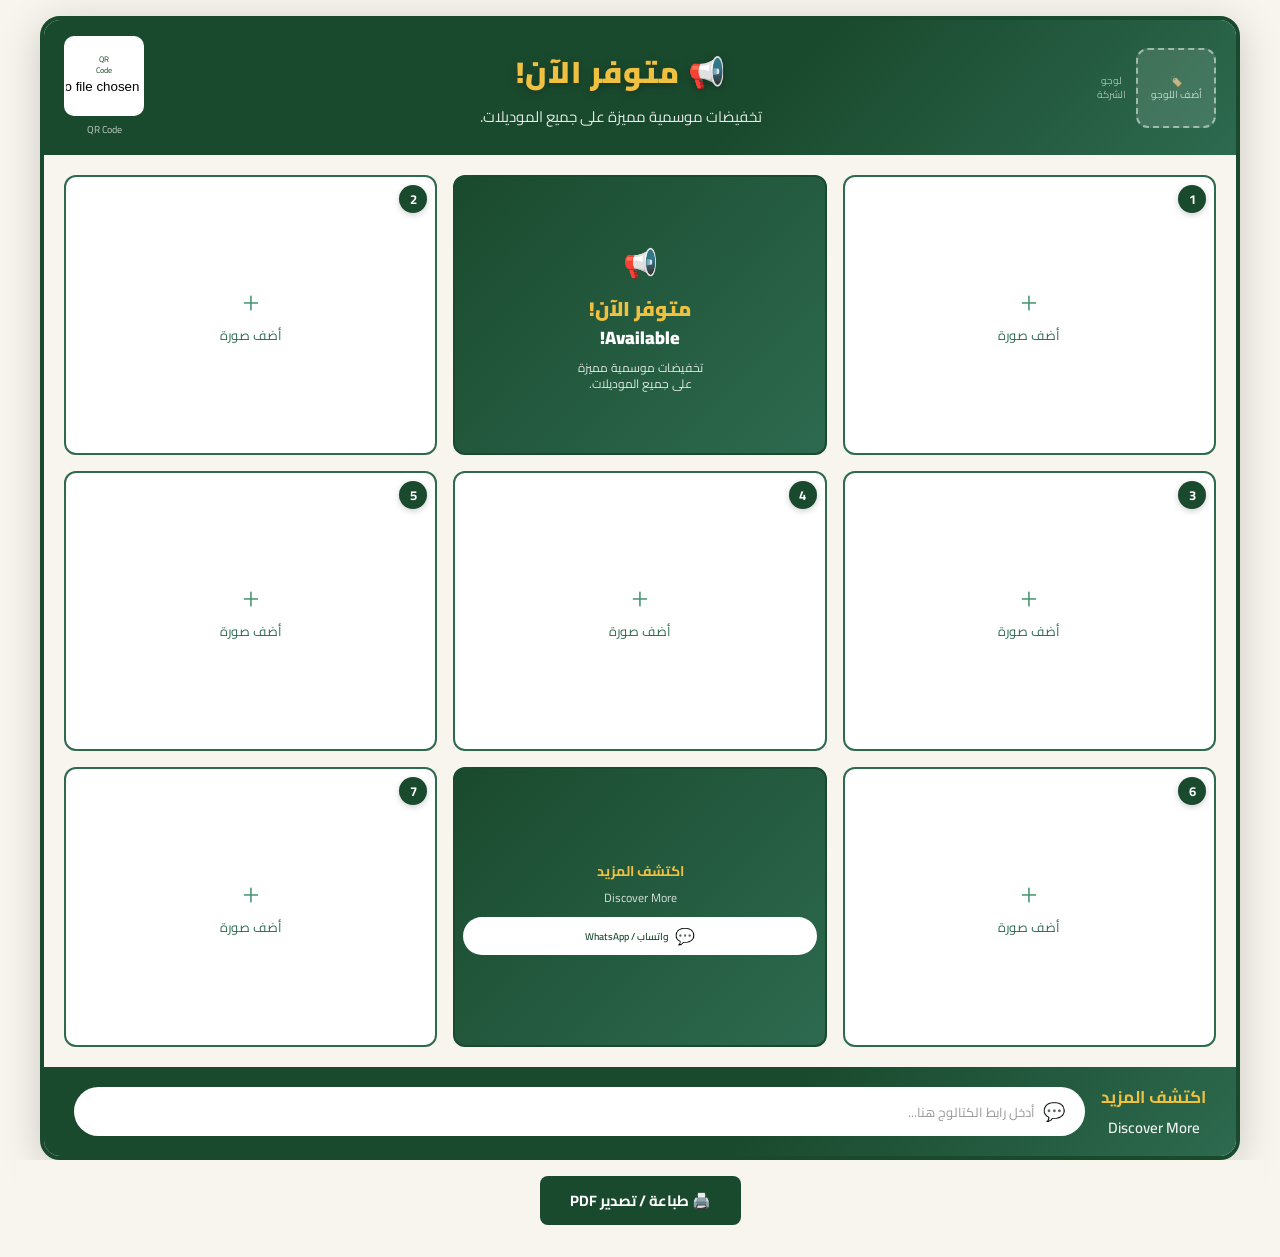
==== index.html @ ed283cb8 "Add initial responsive product catalog HTML structure" ====
<!DOCTYPE html>
<html lang="ar" dir="rtl">
<head>
  <meta charset="UTF-8" />
  <meta name="viewport" content="width=device-width, initial-scale=1.0, user-scalable=yes"/>
  <title>كتالوج المنتجات - متجاوب</title>
  <link href="https://fonts.googleapis.com/css2?family=Cairo:wght@400;600;700;900&display=swap" rel="stylesheet"/>
  <style>
    :root {
      --green-dark: #1a4a2e;
      --green-mid: #2d6a4f;
      --green-light: #40916c;
      --gold: #d4a017;
      --gold-light: #f0c040;
      --bg: #f8f5ef;
      --white: #ffffff;
      --card-border: #2d6a4f;
      --text-dark: #1a1a1a;
      --badge-bg: #1a4a2e;
      --badge-num: #ffffff;
    }

    * { 
      box-sizing: border-box; 
      margin: 0; 
      padding: 0; 
    }

    body {
      font-family: 'Cairo', sans-serif;
      background: var(--bg);
      min-height: 100vh;
      padding: 16px;
    }

    /* تحسين: جعل الكتالوج مرناً */
    .poster {
      max-width: 1200px;
      width: 100%;
      margin: 0 auto;
      background: var(--white);
      border: 4px solid var(--green-dark);
      border-radius: 20px;
      overflow: hidden;
      box-shadow: 0 8px 40px rgba(0,0,0,0.18);
    }

    /* ===== HEADER متجاوب ===== */
    .header {
      background: linear-gradient(135deg, var(--green-dark) 60%, var(--green-mid));
      padding: 16px 20px;
      display: flex;
      align-items: center;
      justify-content: space-between;
      gap: 12px;
      flex-wrap: wrap;
    }

    .logo-area {
      display: flex;
      align-items: center;
      gap: 10px;
      flex-shrink: 0;
    }

    .logo-box {
      width: 60px;
      height: 60px;
      background: rgba(255,255,255,0.12);
      border: 2px dashed rgba(255,255,255,0.5);
      border-radius: 12px;
      display: flex;
      flex-direction: column;
      align-items: center;
      justify-content: center;
      cursor: pointer;
      transition: background .2s;
      position: relative;
      overflow: hidden;
    }
    
    @media (min-width: 768px) {
      .logo-box {
        width: 80px;
        height: 80px;
      }
    }
    
    .logo-box:hover { background: rgba(255,255,255,0.2); }
    .logo-box img { width: 100%; height: 100%; object-fit: contain; display: none; border-radius: 10px; }
    .logo-box .placeholder { font-size: 10px; color: rgba(255,255,255,0.7); text-align: center; line-height: 1.3; }
    .logo-box input[type="file"] { position: absolute; inset: 0; opacity: 0; cursor: pointer; }

    .header-title {
      text-align: center;
      flex: 1;
      min-width: 150px;
    }
    .header-title .available {
      font-size: 20px;
      font-weight: 900;
      color: var(--gold-light);
      letter-spacing: 1px;
      text-shadow: 0 2px 8px rgba(0,0,0,0.3);
    }
    
    @media (min-width: 768px) {
      .header-title .available {
        font-size: 30px;
      }
    }
    
    .header-title .subtitle {
      font-size: 12px;
      color: rgba(255,255,255,0.88);
      margin-top: 2px;
    }
    
    @media (min-width: 768px) {
      .header-title .subtitle {
        font-size: 15px;
      }
    }

    .qr-area {
      display: flex;
      flex-direction: column;
      align-items: center;
      gap: 4px;
      flex-shrink: 0;
    }
    .qr-box {
      width: 60px;
      height: 60px;
      background: var(--white);
      border-radius: 10px;
      display: flex;
      flex-direction: column;
      align-items: center;
      justify-content: center;
      cursor: pointer;
      position: relative;
      overflow: hidden;
      border: 2px solid rgba(255,255,255,0.3);
    }
    
    @media (min-width: 768px) {
      .qr-box {
        width: 80px;
        height: 80px;
      }
    }
    
    .qr-box img { width: 100%; height: 100%; object-fit: contain; display: none; }
    .qr-box .placeholder { font-size: 8px; color: var(--green-dark); text-align: center; line-height: 1.3; }
    .qr-label { font-size: 9px; color: rgba(255,255,255,0.7); }
    
    @media (min-width: 768px) {
      .qr-label { font-size: 10px; }
    }

    /* ===== GRID متجاوب ===== */
    .grid-section {
      padding: 16px;
      background: var(--bg);
    }

    /* شبكة مرنة */
    .products-grid {
      display: grid;
      grid-template-columns: repeat(2, 1fr);
      gap: 12px;
    }
    
    /* على الشاشات المتوسطة (تابلت) */
    @media (min-width: 640px) {
      .products-grid {
        grid-template-columns: repeat(3, 1fr);
        gap: 14px;
      }
    }
    
    /* على الشاشات الكبيرة (ديسكتوب) */
    @media (min-width: 1024px) {
      .products-grid {
        grid-template-columns: repeat(3, 1fr);
        gap: 16px;
      }
      .grid-section {
        padding: 20px;
      }
    }

    /* المنتج (البطاقة) */
    .product-card {
      background: var(--white);
      border: 2.5px solid var(--card-border);
      border-radius: 12px;
      position: relative;
      overflow: hidden;
      aspect-ratio: 4/3;
      display: flex;
      align-items: center;
      justify-content: center;
      cursor: pointer;
      transition: transform .2s, box-shadow .2s;
    }
    .product-card:hover { transform: translateY(-3px); box-shadow: 0 8px 24px rgba(26,74,46,0.15); }

    .badge {
      position: absolute;
      top: 6px;
      right: 6px;
      width: 24px;
      height: 24px;
      background: var(--badge-bg);
      color: var(--badge-num);
      border-radius: 50%;
      font-size: 11px;
      font-weight: 700;
      display: flex;
      align-items: center;
      justify-content: center;
      z-index: 3;
      box-shadow: 0 2px 6px rgba(0,0,0,0.2);
    }
    
    @media (min-width: 768px) {
      .badge {
        top: 8px;
        right: 8px;
        width: 28px;
        height: 28px;
        font-size: 13px;
      }
    }

    .product-card img.product-img {
      width: 100%;
      height: 100%;
      object-fit: contain;
      padding: 8px;
      display: none;
    }

    .add-placeholder {
      display: flex;
      flex-direction: column;
      align-items: center;
      justify-content: center;
      gap: 6px;
      color: var(--green-mid);
      font-size: 11px;
      text-align: center;
      pointer-events: none;
      padding: 8px;
    }
    
    @media (min-width: 768px) {
      .add-placeholder {
        font-size: 13px;
        gap: 8px;
      }
    }
    
    .add-placeholder .plus {
      font-size: 24px;
      font-weight: 300;
      line-height: 1;
      color: var(--green-light);
    }
    
    @media (min-width: 768px) {
      .add-placeholder .plus {
        font-size: 32px;
      }
    }

    .product-card input[type="file"] {
      position: absolute;
      inset: 0;
      opacity: 0;
      cursor: pointer;
      z-index: 2;
    }

    .remove-btn {
      position: absolute;
      top: 6px;
      left: 6px;
      width: 22px;
      height: 22px;
      background: #e74c3c;
      color: white;
      border: none;
      border-radius: 50%;
      font-size: 14px;
      line-height: 1;
      cursor: pointer;
      display: none;
      align-items: center;
      justify-content: center;
      z-index: 4;
    }

    /* البانر الأوسط (متجاوب) */
    .middle-banner {
      background: linear-gradient(135deg, var(--green-dark), var(--green-mid));
      border-radius: 12px;
      display: flex;
      flex-direction: column;
      align-items: center;
      justify-content: center;
      padding: 12px 8px;
      text-align: center;
      border: 2.5px solid var(--green-dark);
      aspect-ratio: 4/3;
    }
    
    .middle-banner .megaphone { 
      font-size: 24px; 
      margin-bottom: 6px; 
    }
    
    @media (min-width: 768px) {
      .middle-banner .megaphone { 
        font-size: 28px; 
        margin-bottom: 8px; 
      }
    }
    
    .middle-banner .title-ar { 
      font-size: 16px; 
      font-weight: 900; 
      color: var(--gold-light); 
      line-height: 1.2; 
    }
    
    @media (min-width: 768px) {
      .middle-banner .title-ar { 
        font-size: 20px; 
      }
    }
    
    .middle-banner .title-en { 
      font-size: 14px; 
      font-weight: 900; 
      color: var(--white); 
    }
    
    @media (min-width: 768px) {
      .middle-banner .title-en { 
        font-size: 18px; 
      }
    }
    
    .middle-banner .desc { 
      font-size: 10px; 
      color: rgba(255,255,255,0.85); 
      margin-top: 4px; 
      line-height: 1.4; 
    }
    
    @media (min-width: 768px) {
      .middle-banner .desc { 
        font-size: 12px; 
        margin-top: 6px; 
      }
    }

    /* ===== FOOTER متجاوب ===== */
    .footer {
      background: linear-gradient(135deg, var(--green-dark) 60%, var(--green-mid));
      padding: 12px 20px;
      display: flex;
      align-items: center;
      justify-content: center;
      gap: 12px;
      flex-wrap: wrap;
    }
    
    @media (min-width: 768px) {
      .footer {
        padding: 14px 30px;
        gap: 16px;
      }
    }

    .footer-text {
      text-align: center;
    }
    .footer-text .discover-ar { 
      font-size: 14px; 
      font-weight: 700; 
      color: var(--gold-light); 
    }
    
    @media (min-width: 768px) {
      .footer-text .discover-ar { 
        font-size: 17px; 
      }
    }
    
    .footer-text .discover-en { 
      font-size: 12px; 
      font-weight: 600; 
      color: rgba(255,255,255,0.9); 
    }
    
    @media (min-width: 768px) {
      .footer-text .discover-en { 
        font-size: 15px; 
      }
    }

    .link-box {
      background: var(--white);
      border-radius: 30px;
      padding: 6px 16px;
      display: flex;
      align-items: center;
      gap: 8px;
      min-width: 200px;
      flex: 1;
      max-width: 100%;
    }
    
    @media (min-width: 768px) {
      .link-box {
        padding: 8px 20px;
        min-width: 260px;
      }
    }
    
    .link-box .wa-icon { 
      font-size: 18px; 
      flex-shrink: 0;
    }
    
    .link-box input[type="text"] {
      border: none;
      outline: none;
      font-family: 'Cairo', sans-serif;
      font-size: 12px;
      color: var(--text-dark);
      width: 100%;
      text-align: right;
      background: transparent;
    }
    
    @media (min-width: 768px) {
      .link-box input[type="text"] {
        font-size: 13px;
      }
    }
    
    .link-box input::placeholder { color: #999; }

    /* ===== PRINT BUTTON ===== */
    .controls {
      text-align: center;
      padding: 16px;
      background: var(--bg);
    }
    .btn-print {
      background: var(--green-dark);
      color: white;
      border: none;
      border-radius: 8px;
      padding: 10px 30px;
      font-family: 'Cairo', sans-serif;
      font-size: 15px;
      font-weight: 700;
      cursor: pointer;
      transition: background .2s;
    }
    .btn-print:hover { background: var(--green-mid); }

    /* تحسين الطباعة */
    @media print {
      body { 
        padding: 0; 
        background: white; 
      }
      .controls { 
        display: none; 
      }
      .poster { 
        box-shadow: none; 
        border-radius: 0; 
        max-width: 100%;
        margin: 0;
        border: 1px solid #ccc;
      }
      .product-card input[type="file"],
      .qr-box input[type="file"],
      .logo-box input[type="file"],
      .remove-btn { 
        display: none !important; 
      }
      .products-grid {
        gap: 8px;
      }
    }
  </style>
</head>
<body>

<div style="width: 100%;">
  <div class="poster" id="poster">

    <!-- HEADER -->
    <div class="header">
      <div class="logo-area">
        <div class="logo-box" id="logoBox" title="اضغط لإضافة اللوجو">
          <img id="logoImg" src="" alt="Logo"/>
          <span class="placeholder">🏷️<br/>أضف اللوجو</span>
          <input type="file" accept="image/*" id="logoInput"/>
        </div>
        <div style="color:rgba(255,255,255,0.6); font-size:10px; text-align:center; line-height:1.4;">
          لوجو<br/>الشركة
        </div>
      </div>

      <div class="header-title">
        <div class="available">📢 متوفر الآن!</div>
        <div class="subtitle">تخفيضات موسمية مميزة على جميع الموديلات.</div>
      </div>

      <div class="qr-area">
        <div class="qr-box" id="qrBox" title="اضغط لإضافة QR Code">
          <img id="qrImg" src="" alt="QR"/>
          <span class="placeholder">QR<br/>Code</span>
          <input type="file" accept="image/*" id="qrInput"/>
        </div>
        <span class="qr-label">QR Code</span>
      </div>
    </div>

    <!-- GRID -->
    <div class="grid-section">
      <div class="products-grid" id="productsGrid">
        <!-- سيتم إنشاؤها بواسطة JavaScript -->
      </div>
    </div>

    <!-- FOOTER -->
    <div class="footer">
      <div class="footer-text">
        <div class="discover-ar">اكتشف المزيد</div>
        <div class="discover-en">Discover More</div>
      </div>
      <div class="link-box">
        <span class="wa-icon">💬</span>
        <input type="text" id="catalogLink" placeholder="أدخل رابط الكتالوج هنا..." dir="rtl"/>
      </div>
    </div>

  </div>

  <div class="controls">
    <button class="btn-print" onclick="window.print()">🖨️ طباعة / تصدير PDF</button>
  </div>
</div>

<script>
  // --- بيانات المنتجات
  const gridStructure = [
    { type: 'product', id: 0, badge: 1 },
    { type: 'banner', variant: 'main' },
    { type: 'product', id: 1, badge: 2 },
    { type: 'product', id: 2, badge: 3 },
    { type: 'product', id: 3, badge: 4 },
    { type: 'product', id: 4, badge: 5 },
    { type: 'product', id: 5, badge: 6 },
    { type: 'banner', variant: 'discover' },
    { type: 'product', id: 6, badge: 7 }
  ];

  let productImages = new Array(7).fill(null);
  let logoURL = null;
  let qrURL = null;

  function revokeImage(url) {
    if (url && url.startsWith('blob:')) {
      URL.revokeObjectURL(url);
    }
  }

  function saveToLocalStorage() {
    const productData = [];
    for (let i = 0; i < 7; i++) {
      const img = document.getElementById(`img-${i}`);
      productData.push(img ? img.src : '');
    }
    const logoImg = document.getElementById('logoImg');
    const qrImg = document.getElementById('qrImg');
    const link = document.getElementById('catalogLink').value;
    
    const data = {
      products: productData,
      logo: logoImg ? logoImg.src : '',
      qr: qrImg ? qrImg.src : '',
      link: link
    };
    localStorage.setItem('catalogData', JSON.stringify(data));
  }

  function loadFromLocalStorage() {
    const saved = localStorage.getItem('catalogData');
    if (!saved) return;
    try {
      const data = JSON.parse(saved);
      for (let i = 0; i < 7 && i < data.products.length; i++) {
        if (data.products[i] && data.products[i] !== '') {
          const img = document.getElementById(`img-${i}`);
          if (img) {
            img.src = data.products[i];
            img.style.display = 'block';
            const card = document.getElementById(`card-${i}`);
            if (card) {
              card.querySelector('.add-placeholder').style.display = 'none';
              card.querySelector('.remove-btn').style.display = 'flex';
            }
          }
        }
      }
      if (data.logo && data.logo !== '') {
        const logoImg = document.getElementById('logoImg');
        logoImg.src = data.logo;
        logoImg.style.display = 'block';
        const placeholder = document.getElementById('logoBox').querySelector('.placeholder');
        if (placeholder) placeholder.style.display = 'none';
      }
      if (data.qr && data.qr !== '') {
        const qrImg = document.getElementById('qrImg');
        qrImg.src = data.qr;
        qrImg.style.display = 'block';
        const placeholder = document.getElementById('qrBox').querySelector('.placeholder');
        if (placeholder) placeholder.style.display = 'none';
      }
      if (data.link) {
        document.getElementById('catalogLink').value = data.link;
      }
    } catch(e) { console.error("Error loading data", e); }
  }

  function renderGrid() {
    const container = document.getElementById('productsGrid');
    if (!container) return;
    container.innerHTML = '';
    gridStructure.forEach(item => {
      if (item.type === 'product') {
        const card = document.createElement('div');
        card.className = 'product-card';
        card.id = `card-${item.id}`;
        card.innerHTML = `
          <span class="badge">${item.badge}</span>
          <button class="remove-btn" onclick="removeImage(${item.id})" title="حذف الصورة">✕</button>
          <img class="product-img" id="img-${item.id}" src="" alt=""/>
          <div class="add-placeholder"><span class="plus">+</span>أضف صورة</div>
          <input type="file" accept="image/*" onchange="loadProduct(event, ${item.id})"/>
        `;
        container.appendChild(card);
      } else if (item.type === 'banner') {
        const banner = document.createElement('div');
        banner.className = 'middle-banner';
        if (item.variant === 'main') {
          banner.innerHTML = `
            <div class="megaphone">📢</div>
            <div class="title-ar">متوفر الآن!</div>
            <div class="title-en">Available!</div>
            <div class="desc">تخفيضات موسمية مميزة<br/>على جميع الموديلات.</div>
          `;
        } else {
          banner.innerHTML = `
            <div style="font-size:14px; font-weight:700; color:var(--gold-light);">اكتشف المزيد</div>
            <div style="font-size:12px; color:rgba(255,255,255,0.8); margin-top:2px;">Discover More</div>
            <div style="margin-top:8px; background:white; border-radius:20px; padding:4px 10px; display:flex; align-items:center; gap:6px; width:100%; justify-content:center;">
              <span style="font-size:16px;">💬</span>
              <span style="font-size:10px; color:#1a4a2e; font-weight:600;">واتساب / WhatsApp</span>
            </div>
          `;
        }
        container.appendChild(banner);
      }
    });
  }

  function loadProduct(event, index) {
    const file = event.target.files[0];
    if (!file) return;
    
    if (productImages[index]) revokeImage(productImages[index]);
    
    const url = URL.createObjectURL(file);
    productImages[index] = url;
    
    const img = document.getElementById(`img-${index}`);
    const card = document.getElementById(`card-${index}`);
    if (img && card) {
      img.src = url;
      img.style.display = 'block';
      const placeholder = card.querySelector('.add-placeholder');
      const removeBtn = card.querySelector('.remove-btn');
      if (placeholder) placeholder.style.display = 'none';
      if (removeBtn) removeBtn.style.display = 'flex';
    }
    
    saveToLocalStorage();
  }

  function removeImage(index) {
    const img = document.getElementById(`img-${index}`);
    const card = document.getElementById(`card-${index}`);
    if (productImages[index]) {
      revokeImage(productImages[index]);
      productImages[index] = null;
    }
    if (img) {
      img.src = '';
      img.style.display = 'none';
    }
    if (card) {
      const placeholder = card.querySelector('.add-placeholder');
      const removeBtn = card.querySelector('.remove-btn');
      if (placeholder) placeholder.style.display = 'flex';
      if (removeBtn) removeBtn.style.display = 'none';
      const input = card.querySelector('input[type="file"]');
      if (input) input.value = '';
    }
    saveToLocalStorage();
  }

  function loadLogoOrQR(event, imgId, boxId) {
    const file = event.target.files[0];
    if (!file) return;
    const url = URL.createObjectURL(file);
    const img = document.getElementById(imgId);
    const box = document.getElementById(boxId);
    
    if (imgId === 'logoImg' && logoURL) revokeImage(logoURL);
    if (imgId === 'qrImg' && qrURL) revokeImage(qrURL);
    if (imgId === 'logoImg') logoURL = url;
    if (imgId === 'qrImg') qrURL = url;
    
    if (img) {
      img.src = url;
      img.style.display = 'block';
    }
    if (box) {
      const placeholder = box.querySelector('.placeholder');
      if (placeholder) placeholder.style.display = 'none';
    }
    saveToLocalStorage();
  }

  window.onload = () => {
    renderGrid();
    
    const logoInput = document.getElementById('logoInput');
    const qrInput = document.getElementById('qrInput');
    const catalogLink = document.getElementById('catalogLink');
    
    if (logoInput) logoInput.addEventListener('change', (e) => loadLogoOrQR(e, 'logoImg', 'logoBox'));
    if (qrInput) qrInput.addEventListener('change', (e) => loadLogoOrQR(e, 'qrImg', 'qrBox'));
    if (catalogLink) catalogLink.addEventListener('input', saveToLocalStorage);
    
    loadFromLocalStorage();
  };
  
  window.loadProduct = loadProduct;
  window.removeImage = removeImage;
</script>

</body>
</html>
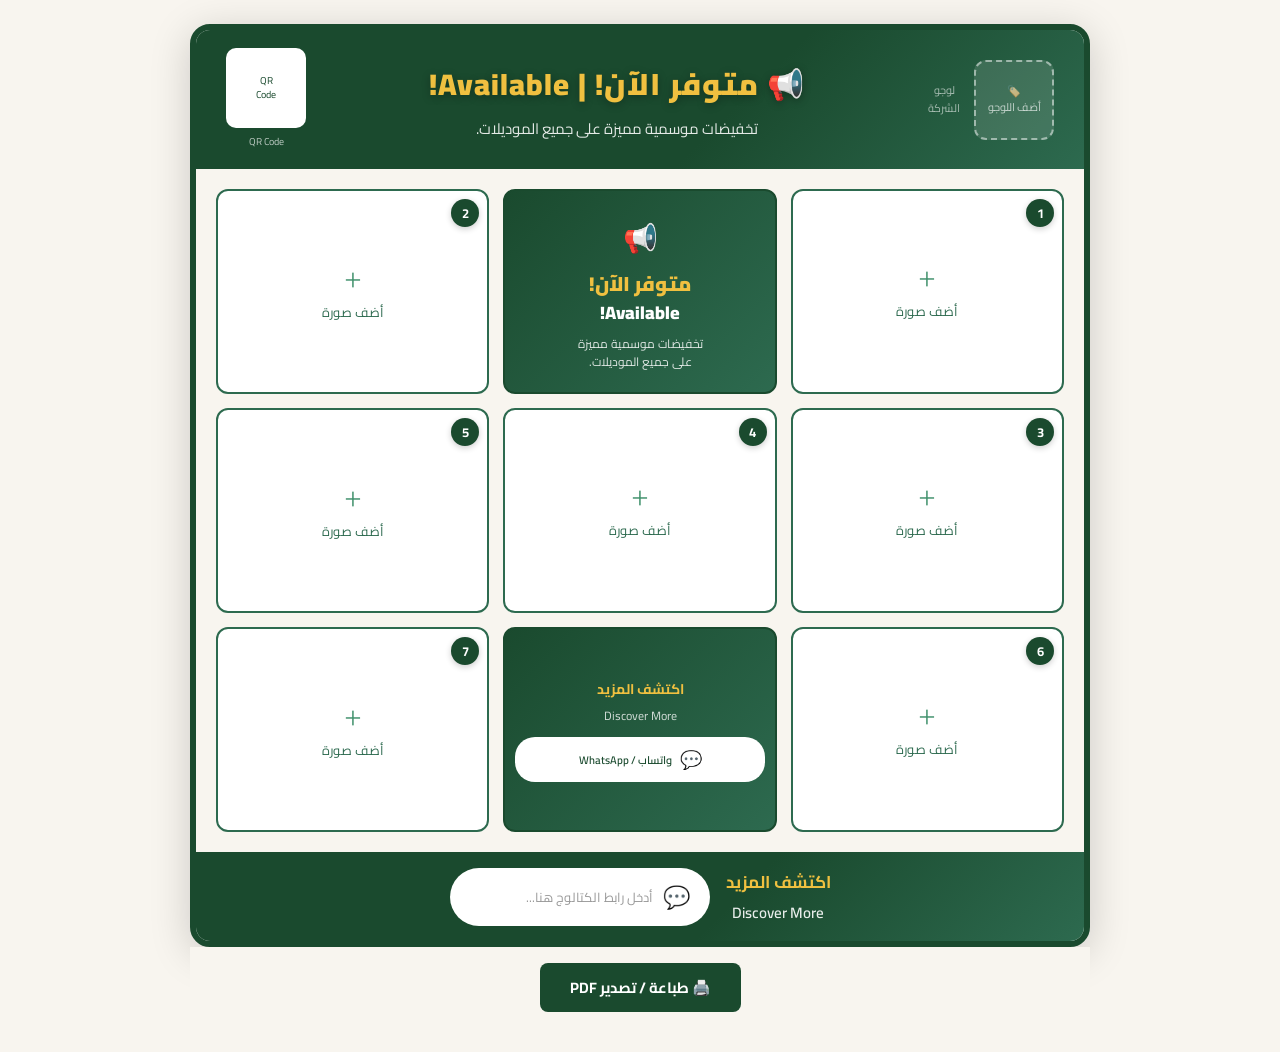
==== commit 92f7af3c: "Refactor index.html for improved layout and styling Updated the HTML structure and styles for improv" ====
--- a/index.html
+++ b/index.html
@@ -2,10 +2,11 @@
 <html lang="ar" dir="rtl">
 <head>
   <meta charset="UTF-8" />
-  <meta name="viewport" content="width=device-width, initial-scale=1.0, user-scalable=yes"/>
-  <title>كتالوج المنتجات - متجاوب</title>
+  <meta name="viewport" content="width=device-width, initial-scale=1.0"/>
+  <title>كتالوج المنتجات - احترافي</title>
   <link href="https://fonts.googleapis.com/css2?family=Cairo:wght@400;600;700;900&display=swap" rel="stylesheet"/>
   <style>
+    /* --- نفس الـ CSS الخاص بك مع بعض التعديلات الطفيفة --- */
     :root {
       --green-dark: #1a4a2e;
       --green-mid: #2d6a4f;
@@ -20,52 +21,49 @@
       --badge-num: #ffffff;
     }
 
-    * { 
-      box-sizing: border-box; 
-      margin: 0; 
-      padding: 0; 
-    }
+    * { box-sizing: border-box; margin: 0; padding: 0; }
 
     body {
       font-family: 'Cairo', sans-serif;
       background: var(--bg);
       min-height: 100vh;
-      padding: 16px;
-    }
-
-    /* تحسين: جعل الكتالوج مرناً */
+      display: flex;
+      align-items: center;
+      justify-content: center;
+      padding: 24px;
+    }
+
     .poster {
-      max-width: 1200px;
-      width: 100%;
-      margin: 0 auto;
+      width: 900px;
+      max-width: 100%;
       background: var(--white);
-      border: 4px solid var(--green-dark);
+      border: 6px solid var(--green-dark);
       border-radius: 20px;
       overflow: hidden;
       box-shadow: 0 8px 40px rgba(0,0,0,0.18);
     }
 
-    /* ===== HEADER متجاوب ===== */
+    /* ===== HEADER ===== */
     .header {
       background: linear-gradient(135deg, var(--green-dark) 60%, var(--green-mid));
-      padding: 16px 20px;
+      padding: 18px 30px;
       display: flex;
       align-items: center;
       justify-content: space-between;
-      gap: 12px;
+      gap: 20px;
       flex-wrap: wrap;
     }
 
     .logo-area {
       display: flex;
       align-items: center;
-      gap: 10px;
+      gap: 14px;
       flex-shrink: 0;
     }
 
     .logo-box {
-      width: 60px;
-      height: 60px;
+      width: 80px;
+      height: 80px;
       background: rgba(255,255,255,0.12);
       border: 2px dashed rgba(255,255,255,0.5);
       border-radius: 12px;
@@ -78,49 +76,27 @@
       position: relative;
       overflow: hidden;
     }
-    
-    @media (min-width: 768px) {
-      .logo-box {
-        width: 80px;
-        height: 80px;
-      }
-    }
-    
     .logo-box:hover { background: rgba(255,255,255,0.2); }
     .logo-box img { width: 100%; height: 100%; object-fit: contain; display: none; border-radius: 10px; }
-    .logo-box .placeholder { font-size: 10px; color: rgba(255,255,255,0.7); text-align: center; line-height: 1.3; }
+    .logo-box .placeholder { font-size: 11px; color: rgba(255,255,255,0.7); text-align: center; line-height: 1.4; }
     .logo-box input[type="file"] { position: absolute; inset: 0; opacity: 0; cursor: pointer; }
 
     .header-title {
       text-align: center;
       flex: 1;
-      min-width: 150px;
     }
     .header-title .available {
-      font-size: 20px;
+      font-size: 30px;
       font-weight: 900;
       color: var(--gold-light);
       letter-spacing: 1px;
       text-shadow: 0 2px 8px rgba(0,0,0,0.3);
     }
-    
-    @media (min-width: 768px) {
-      .header-title .available {
-        font-size: 30px;
-      }
-    }
-    
     .header-title .subtitle {
-      font-size: 12px;
+      font-size: 15px;
       color: rgba(255,255,255,0.88);
       margin-top: 2px;
     }
-    
-    @media (min-width: 768px) {
-      .header-title .subtitle {
-        font-size: 15px;
-      }
-    }
 
     .qr-area {
       display: flex;
@@ -130,8 +106,8 @@
       flex-shrink: 0;
     }
     .qr-box {
-      width: 60px;
-      height: 60px;
+      width: 80px;
+      height: 80px;
       background: var(--white);
       border-radius: 10px;
       display: flex;
@@ -143,52 +119,22 @@
       overflow: hidden;
       border: 2px solid rgba(255,255,255,0.3);
     }
-    
-    @media (min-width: 768px) {
-      .qr-box {
-        width: 80px;
-        height: 80px;
-      }
-    }
-    
     .qr-box img { width: 100%; height: 100%; object-fit: contain; display: none; }
-    .qr-box .placeholder { font-size: 8px; color: var(--green-dark); text-align: center; line-height: 1.3; }
-    .qr-label { font-size: 9px; color: rgba(255,255,255,0.7); }
-    
-    @media (min-width: 768px) {
-      .qr-label { font-size: 10px; }
-    }
-
-    /* ===== GRID متجاوب ===== */
+    .qr-box .placeholder { font-size: 10px; color: var(--green-dark); text-align: center; line-height: 1.4; }
+    .qr-box input[type="file"] { position: absolute; inset: 0; opacity: 0; cursor: pointer; }
+    .qr-label { font-size: 10px; color: rgba(255,255,255,0.7); }
+
+    /* ===== GRID ===== */
     .grid-section {
-      padding: 16px;
+      padding: 20px;
       background: var(--bg);
     }
 
-    /* شبكة مرنة */
+    /* تحسين مهم: شبكة واحدة متسقة */
     .products-grid {
       display: grid;
-      grid-template-columns: repeat(2, 1fr);
-      gap: 12px;
-    }
-    
-    /* على الشاشات المتوسطة (تابلت) */
-    @media (min-width: 640px) {
-      .products-grid {
-        grid-template-columns: repeat(3, 1fr);
-        gap: 14px;
-      }
-    }
-    
-    /* على الشاشات الكبيرة (ديسكتوب) */
-    @media (min-width: 1024px) {
-      .products-grid {
-        grid-template-columns: repeat(3, 1fr);
-        gap: 16px;
-      }
-      .grid-section {
-        padding: 20px;
-      }
+      grid-template-columns: repeat(3, 1fr);
+      gap: 14px;
     }
 
     /* المنتج (البطاقة) */
@@ -209,37 +155,27 @@
 
     .badge {
       position: absolute;
-      top: 6px;
-      right: 6px;
-      width: 24px;
-      height: 24px;
+      top: 8px;
+      right: 8px;
+      width: 28px;
+      height: 28px;
       background: var(--badge-bg);
       color: var(--badge-num);
       border-radius: 50%;
-      font-size: 11px;
+      font-size: 13px;
       font-weight: 700;
       display: flex;
       align-items: center;
       justify-content: center;
       z-index: 3;
       box-shadow: 0 2px 6px rgba(0,0,0,0.2);
-    }
-    
-    @media (min-width: 768px) {
-      .badge {
-        top: 8px;
-        right: 8px;
-        width: 28px;
-        height: 28px;
-        font-size: 13px;
-      }
     }
 
     .product-card img.product-img {
       width: 100%;
       height: 100%;
       object-fit: contain;
-      padding: 8px;
+      padding: 10px;
       display: none;
     }
 
@@ -248,32 +184,17 @@
       flex-direction: column;
       align-items: center;
       justify-content: center;
-      gap: 6px;
+      gap: 8px;
       color: var(--green-mid);
-      font-size: 11px;
+      font-size: 13px;
       text-align: center;
       pointer-events: none;
-      padding: 8px;
-    }
-    
-    @media (min-width: 768px) {
-      .add-placeholder {
-        font-size: 13px;
-        gap: 8px;
-      }
-    }
-    
+    }
     .add-placeholder .plus {
-      font-size: 24px;
+      font-size: 32px;
       font-weight: 300;
       line-height: 1;
       color: var(--green-light);
-    }
-    
-    @media (min-width: 768px) {
-      .add-placeholder .plus {
-        font-size: 32px;
-      }
     }
 
     .product-card input[type="file"] {
@@ -286,8 +207,8 @@
 
     .remove-btn {
       position: absolute;
-      top: 6px;
-      left: 6px;
+      top: 8px;
+      left: 8px;
       width: 22px;
       height: 22px;
       background: #e74c3c;
@@ -303,7 +224,7 @@
       z-index: 4;
     }
 
-    /* البانر الأوسط (متجاوب) */
+    /* البانر الأوسط (الخاص بالصف الثاني والثالث) */
     .middle-banner {
       background: linear-gradient(135deg, var(--green-dark), var(--green-mid));
       border-radius: 12px;
@@ -311,149 +232,53 @@
       flex-direction: column;
       align-items: center;
       justify-content: center;
-      padding: 12px 8px;
+      padding: 16px 10px;
       text-align: center;
       border: 2.5px solid var(--green-dark);
-      aspect-ratio: 4/3;
-    }
-    
-    .middle-banner .megaphone { 
-      font-size: 24px; 
-      margin-bottom: 6px; 
-    }
-    
-    @media (min-width: 768px) {
-      .middle-banner .megaphone { 
-        font-size: 28px; 
-        margin-bottom: 8px; 
-      }
-    }
-    
-    .middle-banner .title-ar { 
-      font-size: 16px; 
-      font-weight: 900; 
-      color: var(--gold-light); 
-      line-height: 1.2; 
-    }
-    
-    @media (min-width: 768px) {
-      .middle-banner .title-ar { 
-        font-size: 20px; 
-      }
-    }
-    
-    .middle-banner .title-en { 
-      font-size: 14px; 
-      font-weight: 900; 
-      color: var(--white); 
-    }
-    
-    @media (min-width: 768px) {
-      .middle-banner .title-en { 
-        font-size: 18px; 
-      }
-    }
-    
-    .middle-banner .desc { 
-      font-size: 10px; 
-      color: rgba(255,255,255,0.85); 
-      margin-top: 4px; 
-      line-height: 1.4; 
-    }
-    
-    @media (min-width: 768px) {
-      .middle-banner .desc { 
-        font-size: 12px; 
-        margin-top: 6px; 
-      }
-    }
-
-    /* ===== FOOTER متجاوب ===== */
+      aspect-ratio: 4/3; /* لجعله بنفس حجم المنتجات */
+    }
+    .middle-banner .megaphone { font-size: 28px; margin-bottom: 8px; }
+    .middle-banner .title-ar { font-size: 20px; font-weight: 900; color: var(--gold-light); line-height: 1.2; }
+    .middle-banner .title-en { font-size: 18px; font-weight: 900; color: var(--white); }
+    .middle-banner .desc { font-size: 12px; color: rgba(255,255,255,0.85); margin-top: 6px; line-height: 1.5; }
+
+    /* ===== FOOTER ===== */
     .footer {
       background: linear-gradient(135deg, var(--green-dark) 60%, var(--green-mid));
-      padding: 12px 20px;
-      display: flex;
-      align-items: center;
-      justify-content: center;
-      gap: 12px;
+      padding: 14px 30px;
+      display: flex;
+      align-items: center;
+      justify-content: center;
+      gap: 16px;
       flex-wrap: wrap;
-    }
-    
-    @media (min-width: 768px) {
-      .footer {
-        padding: 14px 30px;
-        gap: 16px;
-      }
     }
 
     .footer-text {
       text-align: center;
     }
-    .footer-text .discover-ar { 
-      font-size: 14px; 
-      font-weight: 700; 
-      color: var(--gold-light); 
-    }
-    
-    @media (min-width: 768px) {
-      .footer-text .discover-ar { 
-        font-size: 17px; 
-      }
-    }
-    
-    .footer-text .discover-en { 
-      font-size: 12px; 
-      font-weight: 600; 
-      color: rgba(255,255,255,0.9); 
-    }
-    
-    @media (min-width: 768px) {
-      .footer-text .discover-en { 
-        font-size: 15px; 
-      }
-    }
+    .footer-text .discover-ar { font-size: 17px; font-weight: 700; color: var(--gold-light); }
+    .footer-text .discover-en { font-size: 15px; font-weight: 600; color: rgba(255,255,255,0.9); }
 
     .link-box {
       background: var(--white);
       border-radius: 30px;
-      padding: 6px 16px;
-      display: flex;
-      align-items: center;
-      gap: 8px;
-      min-width: 200px;
-      flex: 1;
-      max-width: 100%;
-    }
-    
-    @media (min-width: 768px) {
-      .link-box {
-        padding: 8px 20px;
-        min-width: 260px;
-      }
-    }
-    
-    .link-box .wa-icon { 
-      font-size: 18px; 
-      flex-shrink: 0;
-    }
-    
+      padding: 8px 20px;
+      display: flex;
+      align-items: center;
+      gap: 10px;
+      min-width: 260px;
+    }
+    .link-box .wa-icon { font-size: 22px; }
     .link-box input[type="text"] {
       border: none;
       outline: none;
       font-family: 'Cairo', sans-serif;
-      font-size: 12px;
+      font-size: 13px;
       color: var(--text-dark);
       width: 100%;
       text-align: right;
       background: transparent;
     }
-    
-    @media (min-width: 768px) {
-      .link-box input[type="text"] {
-        font-size: 13px;
-      }
-    }
-    
     .link-box input::placeholder { color: #999; }
 
     /* ===== PRINT BUTTON ===== */
@@ -476,40 +301,23 @@
     }
     .btn-print:hover { background: var(--green-mid); }
 
-    /* تحسين الطباعة */
     @media print {
-      body { 
-        padding: 0; 
-        background: white; 
-      }
-      .controls { 
-        display: none; 
-      }
-      .poster { 
-        box-shadow: none; 
-        border-radius: 0; 
-        max-width: 100%;
-        margin: 0;
-        border: 1px solid #ccc;
-      }
+      body { padding: 0; background: white; }
+      .controls { display: none; }
+      .poster { box-shadow: none; border-radius: 0; width: 100%; }
       .product-card input[type="file"],
       .qr-box input[type="file"],
       .logo-box input[type="file"],
-      .remove-btn { 
-        display: none !important; 
-      }
-      .products-grid {
-        gap: 8px;
-      }
+      .remove-btn { display: none !important; }
     }
   </style>
 </head>
 <body>
 
-<div style="width: 100%;">
+<div>
   <div class="poster" id="poster">
 
-    <!-- HEADER -->
+    <!-- HEADER (نفس الهيكل) -->
     <div class="header">
       <div class="logo-area">
         <div class="logo-box" id="logoBox" title="اضغط لإضافة اللوجو">
@@ -517,13 +325,13 @@
           <span class="placeholder">🏷️<br/>أضف اللوجو</span>
           <input type="file" accept="image/*" id="logoInput"/>
         </div>
-        <div style="color:rgba(255,255,255,0.6); font-size:10px; text-align:center; line-height:1.4;">
+        <div style="color:rgba(255,255,255,0.6); font-size:11px; text-align:center; line-height:1.6;">
           لوجو<br/>الشركة
         </div>
       </div>
 
       <div class="header-title">
-        <div class="available">📢 متوفر الآن!</div>
+        <div class="available">📢 متوفر الآن! | Available!</div>
         <div class="subtitle">تخفيضات موسمية مميزة على جميع الموديلات.</div>
       </div>
 
@@ -537,10 +345,11 @@
       </div>
     </div>
 
-    <!-- GRID -->
+    <!-- GRID: شبكة واحدة فقط تحتوي على كل العناصر (منتجات + بانرات) -->
     <div class="grid-section">
       <div class="products-grid" id="productsGrid">
-        <!-- سيتم إنشاؤها بواسطة JavaScript -->
+        <!-- سندمج هنا المنتجات مع البانرات المحددة -->
+        <!-- سيتم إنشاؤها بواسطة JavaScript لضمان المرونة وحفظ البيانات -->
       </div>
     </div>
 
@@ -564,30 +373,37 @@
 </div>
 
 <script>
-  // --- بيانات المنتجات
+  // --- بيانات المنتجات (لتسهيل الإدارة والحفظ)
+  // تعريف هيكل الجريد: إما "product" أو "banner"
   const gridStructure = [
     { type: 'product', id: 0, badge: 1 },
-    { type: 'banner', variant: 'main' },
+    { type: 'banner', variant: 'main' }, // البانر الأول (متوفر الآن)
     { type: 'product', id: 1, badge: 2 },
     { type: 'product', id: 2, badge: 3 },
     { type: 'product', id: 3, badge: 4 },
     { type: 'product', id: 4, badge: 5 },
     { type: 'product', id: 5, badge: 6 },
-    { type: 'banner', variant: 'discover' },
+    { type: 'banner', variant: 'discover' }, // البانر الثاني (اكتشف المزيد)
     { type: 'product', id: 6, badge: 7 }
   ];
 
+  // مصفوفة لتخزين الصور (Object URLs) لتجنب التسريب
   let productImages = new Array(7).fill(null);
   let logoURL = null;
   let qrURL = null;
 
+  // دالة لتحرير الذاكرة (Object URLs)
   function revokeImage(url) {
     if (url && url.startsWith('blob:')) {
       URL.revokeObjectURL(url);
     }
   }
 
+  // دالة لحفظ البيانات في LocalStorage
   function saveToLocalStorage() {
+    // لا يمكن حفظ Object URLs، نحتاج لحفظ البيانات الخام (Base64)
+    // لهذا سنقوم بتحويل الصور الحالية إلى Base64 عند الحفظ
+    // ولكن لتجنب التعقيد سنقوم بجمع الـ Base64 من عناصر img مباشرة
     const productData = [];
     for (let i = 0; i < 7; i++) {
       const img = document.getElementById(`img-${i}`);
@@ -606,13 +422,15 @@
     localStorage.setItem('catalogData', JSON.stringify(data));
   }
 
+  // دالة لتحميل البيانات من LocalStorage
   function loadFromLocalStorage() {
     const saved = localStorage.getItem('catalogData');
     if (!saved) return;
     try {
       const data = JSON.parse(saved);
+      // تحميل المنتجات
       for (let i = 0; i < 7 && i < data.products.length; i++) {
-        if (data.products[i] && data.products[i] !== '') {
+        if (data.products[i]) {
           const img = document.getElementById(`img-${i}`);
           if (img) {
             img.src = data.products[i];
@@ -625,29 +443,30 @@
           }
         }
       }
-      if (data.logo && data.logo !== '') {
+      // تحميل اللوجو
+      if (data.logo) {
         const logoImg = document.getElementById('logoImg');
         logoImg.src = data.logo;
         logoImg.style.display = 'block';
-        const placeholder = document.getElementById('logoBox').querySelector('.placeholder');
-        if (placeholder) placeholder.style.display = 'none';
+        document.getElementById('logoBox').querySelector('.placeholder').style.display = 'none';
       }
-      if (data.qr && data.qr !== '') {
+      // تحميل QR
+      if (data.qr) {
         const qrImg = document.getElementById('qrImg');
         qrImg.src = data.qr;
         qrImg.style.display = 'block';
-        const placeholder = document.getElementById('qrBox').querySelector('.placeholder');
-        if (placeholder) placeholder.style.display = 'none';
+        document.getElementById('qrBox').querySelector('.placeholder').style.display = 'none';
       }
+      // تحميل الرابط
       if (data.link) {
         document.getElementById('catalogLink').value = data.link;
       }
     } catch(e) { console.error("Error loading data", e); }
   }
 
+  // دالة لإنشاء واجهة المستخدم بناءً على الـ gridStructure
   function renderGrid() {
     const container = document.getElementById('productsGrid');
-    if (!container) return;
     container.innerHTML = '';
     gridStructure.forEach(item => {
       if (item.type === 'product') {
@@ -676,9 +495,9 @@
           banner.innerHTML = `
             <div style="font-size:14px; font-weight:700; color:var(--gold-light);">اكتشف المزيد</div>
             <div style="font-size:12px; color:rgba(255,255,255,0.8); margin-top:2px;">Discover More</div>
-            <div style="margin-top:8px; background:white; border-radius:20px; padding:4px 10px; display:flex; align-items:center; gap:6px; width:100%; justify-content:center;">
-              <span style="font-size:16px;">💬</span>
-              <span style="font-size:10px; color:#1a4a2e; font-weight:600;">واتساب / WhatsApp</span>
+            <div style="margin-top:10px; background:white; border-radius:20px; padding:6px 14px; display:flex; align-items:center; gap:8px; width:100%; justify-content:center;">
+              <span style="font-size:18px;">💬</span>
+              <span style="font-size:11px; color:#1a4a2e; font-weight:600;">واتساب / WhatsApp</span>
             </div>
           `;
         }
@@ -687,10 +506,12 @@
     });
   }
 
+  // --- دوال تحميل الصور (محسنة باستخدام ObjectURL)
   function loadProduct(event, index) {
     const file = event.target.files[0];
     if (!file) return;
     
+    // إلغاء الـ URL القديم إن وجد
     if (productImages[index]) revokeImage(productImages[index]);
     
     const url = URL.createObjectURL(file);
@@ -698,14 +519,10 @@
     
     const img = document.getElementById(`img-${index}`);
     const card = document.getElementById(`card-${index}`);
-    if (img && card) {
-      img.src = url;
-      img.style.display = 'block';
-      const placeholder = card.querySelector('.add-placeholder');
-      const removeBtn = card.querySelector('.remove-btn');
-      if (placeholder) placeholder.style.display = 'none';
-      if (removeBtn) removeBtn.style.display = 'flex';
-    }
+    img.src = url;
+    img.style.display = 'block';
+    card.querySelector('.add-placeholder').style.display = 'none';
+    card.querySelector('.remove-btn').style.display = 'flex';
     
     saveToLocalStorage();
   }
@@ -717,18 +534,13 @@
       revokeImage(productImages[index]);
       productImages[index] = null;
     }
-    if (img) {
-      img.src = '';
-      img.style.display = 'none';
-    }
-    if (card) {
-      const placeholder = card.querySelector('.add-placeholder');
-      const removeBtn = card.querySelector('.remove-btn');
-      if (placeholder) placeholder.style.display = 'flex';
-      if (removeBtn) removeBtn.style.display = 'none';
-      const input = card.querySelector('input[type="file"]');
-      if (input) input.value = '';
-    }
+    img.src = '';
+    img.style.display = 'none';
+    card.querySelector('.add-placeholder').style.display = 'flex';
+    card.querySelector('.remove-btn').style.display = 'none';
+    // Reset file input
+    const input = card.querySelector('input[type="file"]');
+    if (input) input.value = '';
     saveToLocalStorage();
   }
 
@@ -739,36 +551,34 @@
     const img = document.getElementById(imgId);
     const box = document.getElementById(boxId);
     
+    // حفظ الـ URL السابق وتحريره
     if (imgId === 'logoImg' && logoURL) revokeImage(logoURL);
     if (imgId === 'qrImg' && qrURL) revokeImage(qrURL);
     if (imgId === 'logoImg') logoURL = url;
     if (imgId === 'qrImg') qrURL = url;
     
-    if (img) {
-      img.src = url;
-      img.style.display = 'block';
-    }
-    if (box) {
-      const placeholder = box.querySelector('.placeholder');
-      if (placeholder) placeholder.style.display = 'none';
-    }
+    img.src = url;
+    img.style.display = 'block';
+    box.querySelector('.placeholder').style.display = 'none';
     saveToLocalStorage();
   }
 
+  // --- ربط الأحداث وإعداد الصفحة ---
   window.onload = () => {
-    renderGrid();
-    
-    const logoInput = document.getElementById('logoInput');
-    const qrInput = document.getElementById('qrInput');
-    const catalogLink = document.getElementById('catalogLink');
-    
-    if (logoInput) logoInput.addEventListener('change', (e) => loadLogoOrQR(e, 'logoImg', 'logoBox'));
-    if (qrInput) qrInput.addEventListener('change', (e) => loadLogoOrQR(e, 'qrImg', 'qrBox'));
-    if (catalogLink) catalogLink.addEventListener('input', saveToLocalStorage);
-    
+    renderGrid(); // بناء واجهة المنتجات والبانرات
+    
+    // ربط أحداث الإدخالات التي تم إنشاؤها ديناميكياً
+    document.getElementById('logoInput').addEventListener('change', (e) => loadLogoOrQR(e, 'logoImg', 'logoBox'));
+    document.getElementById('qrInput').addEventListener('change', (e) => loadLogoOrQR(e, 'qrImg', 'qrBox'));
+    
+    // ربط الحفظ عند تغيير الرابط
+    document.getElementById('catalogLink').addEventListener('input', saveToLocalStorage);
+    
+    // تحميل البيانات المحفوظة
     loadFromLocalStorage();
   };
   
+  // جعل الدوال عامة للاستخدام في الـ HTML
   window.loadProduct = loadProduct;
   window.removeImage = removeImage;
 </script>
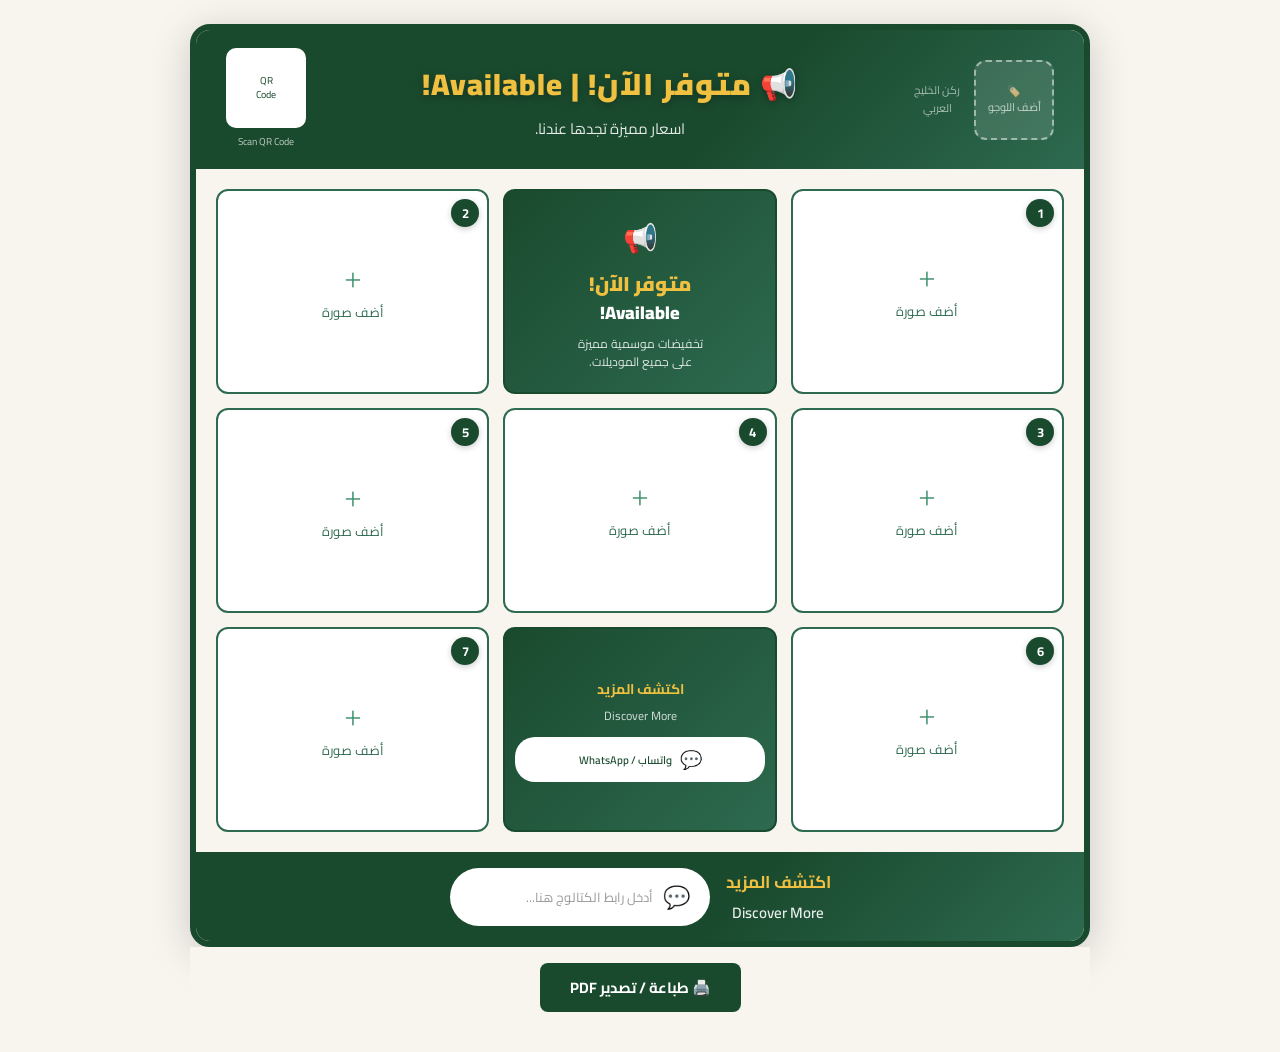
==== commit 7d237f6b: "Update company logo and subtitle text in index.html" ====
--- a/index.html
+++ b/index.html
@@ -302,14 +302,30 @@
     .btn-print:hover { background: var(--green-mid); }
 
     @media print {
-      body { padding: 0; background: white; }
-      .controls { display: none; }
-      .poster { box-shadow: none; border-radius: 0; width: 100%; }
-      .product-card input[type="file"],
-      .qr-box input[type="file"],
-      .logo-box input[type="file"],
-      .remove-btn { display: none !important; }
-    }
+  body { 
+    padding: 0; 
+    background: white !important; 
+    -webkit-print-color-adjust: exact; /* مهم جداً لكروم وإيدج */
+    print-color-adjust: exact;         /* للمتصفحات الأخرى */
+  }
+  .controls { display: none !important; }
+  .poster { 
+    box-shadow: none; 
+    border-radius: 0; 
+    width: 100%; 
+    border: 6px solid #1a4a2e !important; /* التأكد من ظهور الإطار */
+  }
+  .product-card {
+    border: 2px solid #2d6a4f !important;
+    -webkit-print-color-adjust: exact;
+  }
+  /* التأكد من ظهور خلفيات الهيدر والبانرات */
+  .header, .middle-banner, .footer {
+    background: linear-gradient(135deg, #1a4a2e 60%, #2d6a4f) !important;
+    -webkit-print-color-adjust: exact;
+  }
+}
+
   </style>
 </head>
 <body>
@@ -326,13 +342,13 @@
           <input type="file" accept="image/*" id="logoInput"/>
         </div>
         <div style="color:rgba(255,255,255,0.6); font-size:11px; text-align:center; line-height:1.6;">
-          لوجو<br/>الشركة
+          ركن الخليج<br/>العربي
         </div>
       </div>
 
       <div class="header-title">
         <div class="available">📢 متوفر الآن! | Available!</div>
-        <div class="subtitle">تخفيضات موسمية مميزة على جميع الموديلات.</div>
+        <div class="subtitle">اسعار مميزة تجدها عندنا.</div>
       </div>
 
       <div class="qr-area">
@@ -341,7 +357,7 @@
           <span class="placeholder">QR<br/>Code</span>
           <input type="file" accept="image/*" id="qrInput"/>
         </div>
-        <span class="qr-label">QR Code</span>
+        <span class="qr-label">Scan QR Code</span>
       </div>
     </div>
 
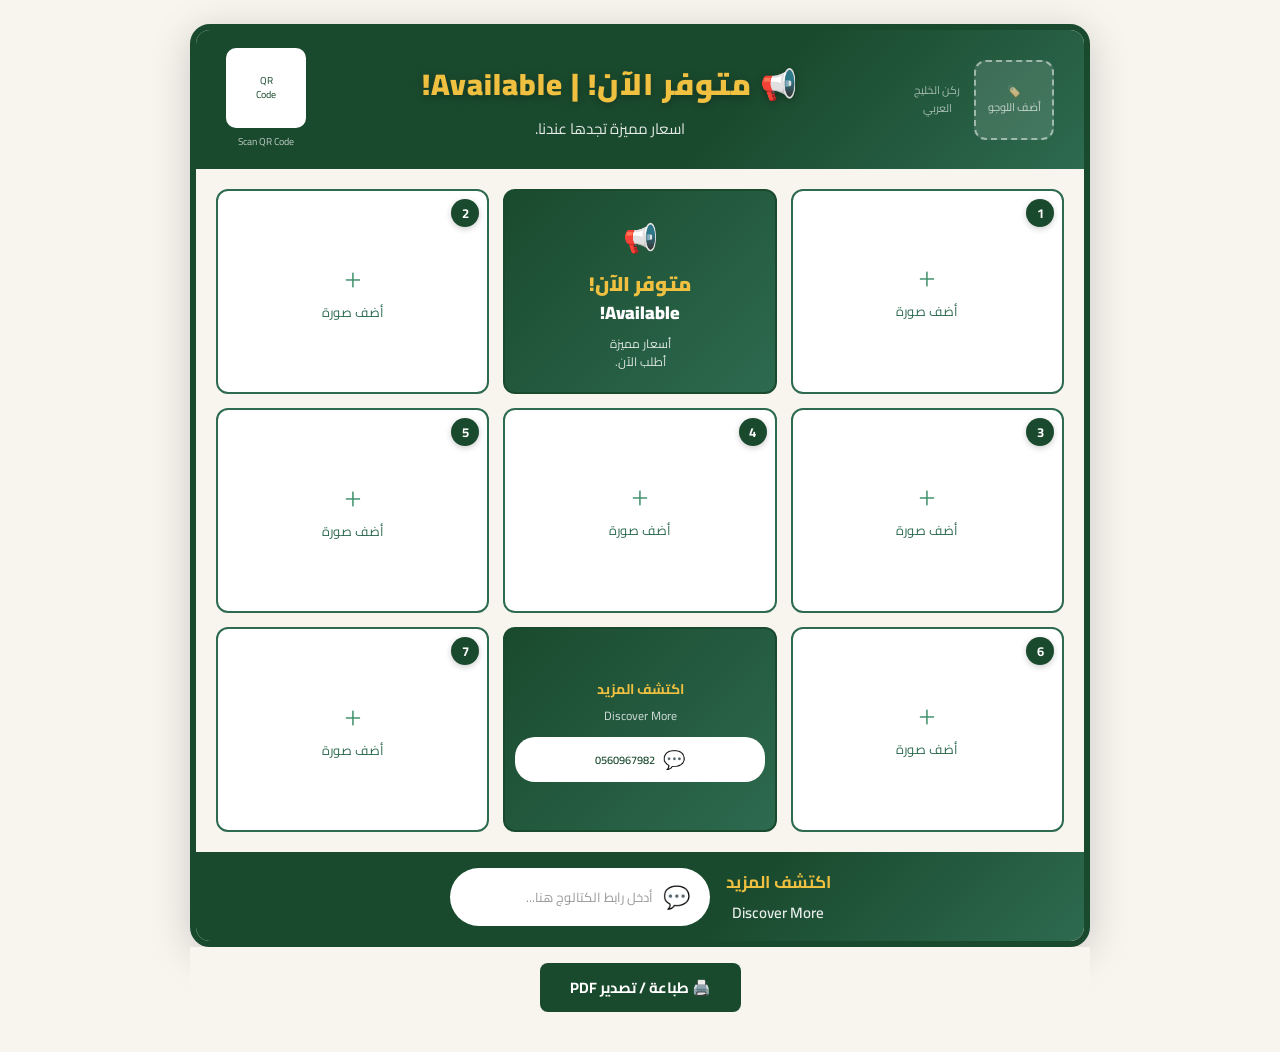
==== commit 6ceab910: "Update promotional message in index.html" ====
--- a/index.html
+++ b/index.html
@@ -505,7 +505,7 @@
             <div class="megaphone">📢</div>
             <div class="title-ar">متوفر الآن!</div>
             <div class="title-en">Available!</div>
-            <div class="desc">تخفيضات موسمية مميزة<br/>على جميع الموديلات.</div>
+            <div class="desc">أسعار مميزة<br/>أطلب الآن.</div>
           `;
         } else {
           banner.innerHTML = `
@@ -513,7 +513,7 @@
             <div style="font-size:12px; color:rgba(255,255,255,0.8); margin-top:2px;">Discover More</div>
             <div style="margin-top:10px; background:white; border-radius:20px; padding:6px 14px; display:flex; align-items:center; gap:8px; width:100%; justify-content:center;">
               <span style="font-size:18px;">💬</span>
-              <span style="font-size:11px; color:#1a4a2e; font-weight:600;">واتساب / WhatsApp</span>
+              <span style="font-size:11px; color:#1a4a2e; font-weight:600;">0560967982</span>
             </div>
           `;
         }
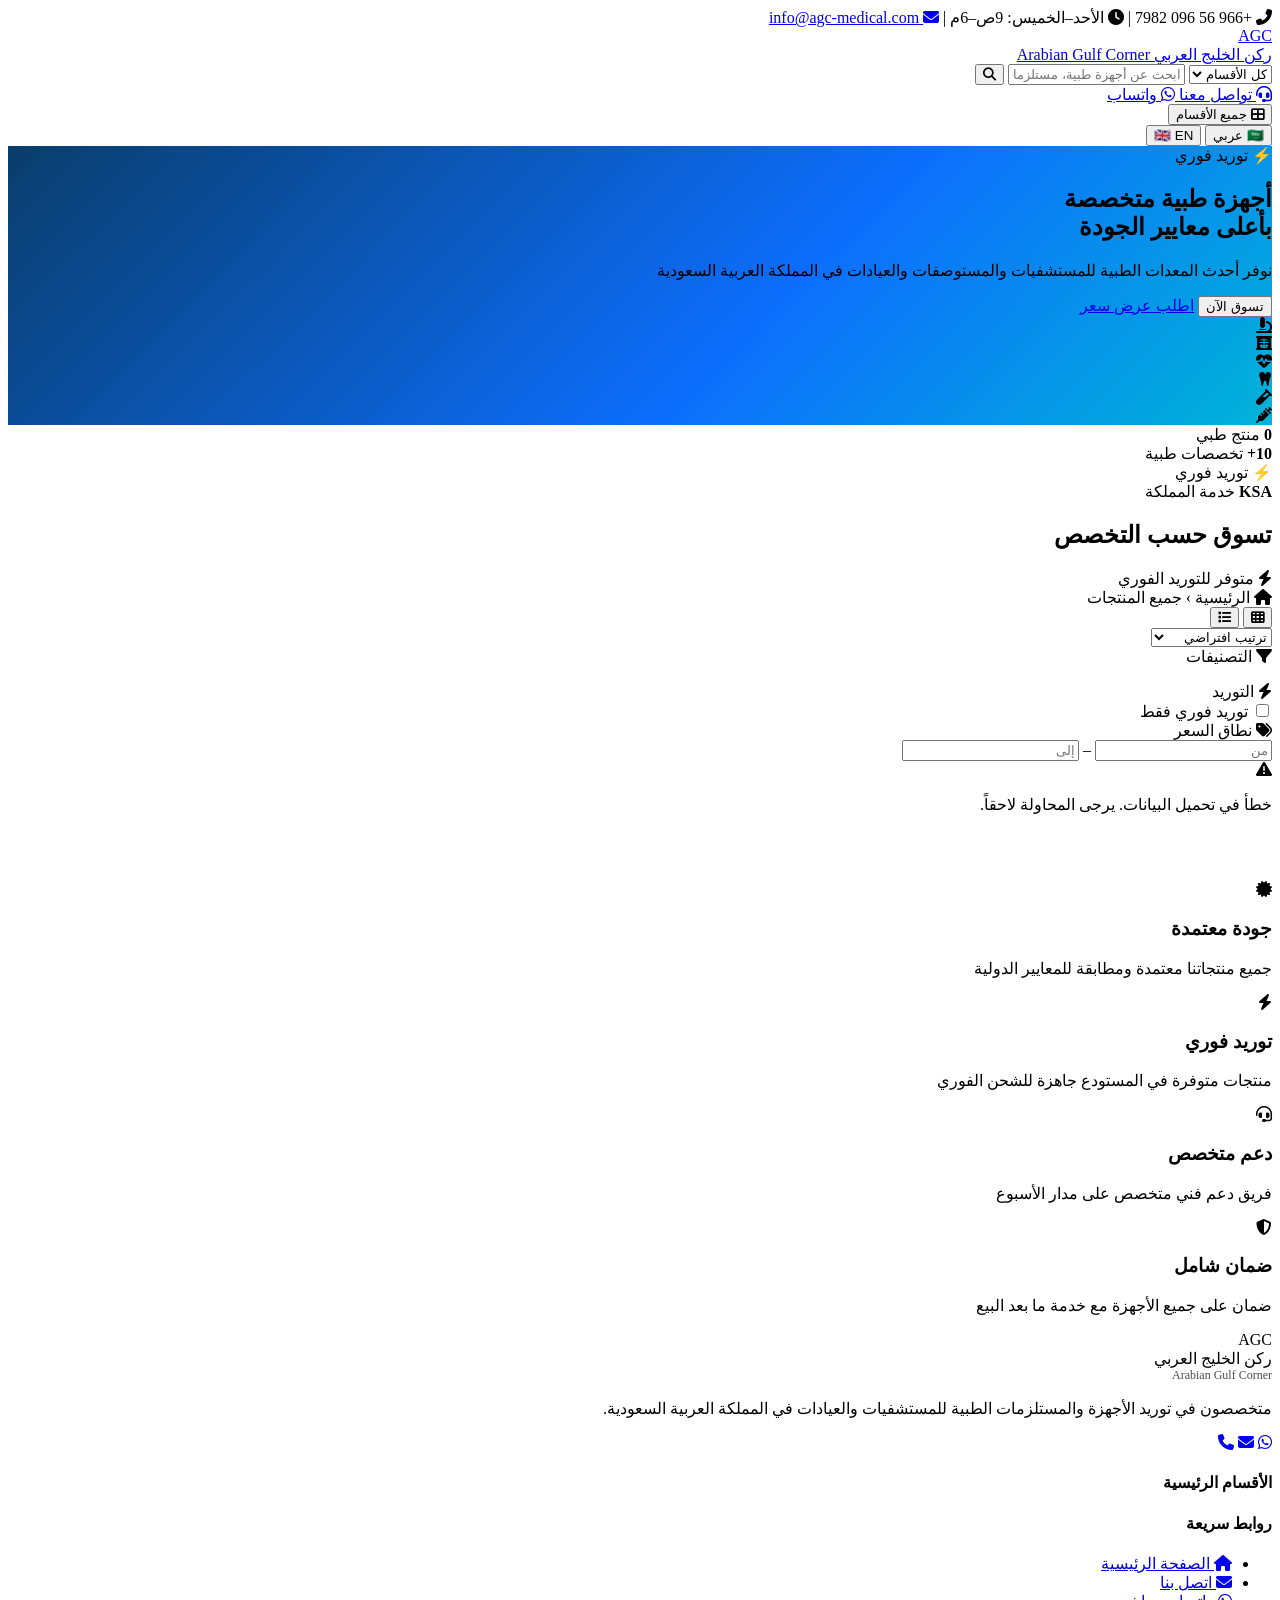
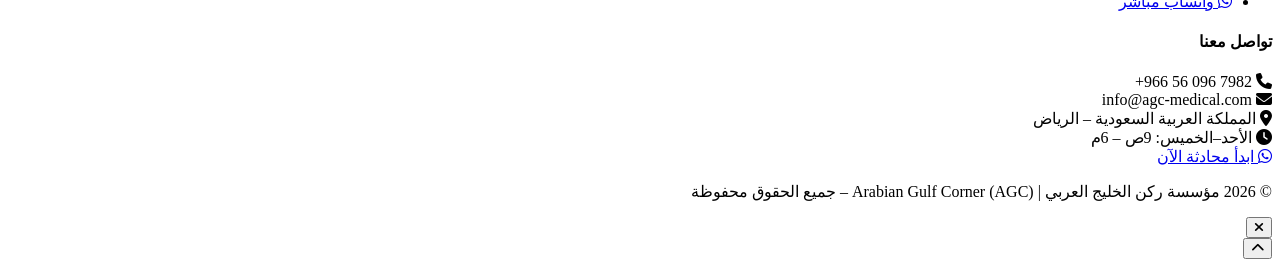
==== commit 4cdf71f0: "Rename index-1.html to index.html" ====
--- a/index.html
+++ b/index.html
@@ -1,603 +1,303 @@
 <!DOCTYPE html>
 <html lang="ar" dir="rtl">
 <head>
-  <meta charset="UTF-8" />
-  <meta name="viewport" content="width=device-width, initial-scale=1.0"/>
-  <title>كتالوج المنتجات - احترافي</title>
-  <link href="https://fonts.googleapis.com/css2?family=Cairo:wght@400;600;700;900&display=swap" rel="stylesheet"/>
-  <style>
-    /* --- نفس الـ CSS الخاص بك مع بعض التعديلات الطفيفة --- */
-    :root {
-      --green-dark: #1a4a2e;
-      --green-mid: #2d6a4f;
-      --green-light: #40916c;
-      --gold: #d4a017;
-      --gold-light: #f0c040;
-      --bg: #f8f5ef;
-      --white: #ffffff;
-      --card-border: #2d6a4f;
-      --text-dark: #1a1a1a;
-      --badge-bg: #1a4a2e;
-      --badge-num: #ffffff;
-    }
-
-    * { box-sizing: border-box; margin: 0; padding: 0; }
-
-    body {
-      font-family: 'Cairo', sans-serif;
-      background: var(--bg);
-      min-height: 100vh;
-      display: flex;
-      align-items: center;
-      justify-content: center;
-      padding: 24px;
-    }
-
-    .poster {
-      width: 900px;
-      max-width: 100%;
-      background: var(--white);
-      border: 6px solid var(--green-dark);
-      border-radius: 20px;
-      overflow: hidden;
-      box-shadow: 0 8px 40px rgba(0,0,0,0.18);
-    }
-
-    /* ===== HEADER ===== */
-    .header {
-      background: linear-gradient(135deg, var(--green-dark) 60%, var(--green-mid));
-      padding: 18px 30px;
-      display: flex;
-      align-items: center;
-      justify-content: space-between;
-      gap: 20px;
-      flex-wrap: wrap;
-    }
-
-    .logo-area {
-      display: flex;
-      align-items: center;
-      gap: 14px;
-      flex-shrink: 0;
-    }
-
-    .logo-box {
-      width: 80px;
-      height: 80px;
-      background: rgba(255,255,255,0.12);
-      border: 2px dashed rgba(255,255,255,0.5);
-      border-radius: 12px;
-      display: flex;
-      flex-direction: column;
-      align-items: center;
-      justify-content: center;
-      cursor: pointer;
-      transition: background .2s;
-      position: relative;
-      overflow: hidden;
-    }
-    .logo-box:hover { background: rgba(255,255,255,0.2); }
-    .logo-box img { width: 100%; height: 100%; object-fit: contain; display: none; border-radius: 10px; }
-    .logo-box .placeholder { font-size: 11px; color: rgba(255,255,255,0.7); text-align: center; line-height: 1.4; }
-    .logo-box input[type="file"] { position: absolute; inset: 0; opacity: 0; cursor: pointer; }
-
-    .header-title {
-      text-align: center;
-      flex: 1;
-    }
-    .header-title .available {
-      font-size: 30px;
-      font-weight: 900;
-      color: var(--gold-light);
-      letter-spacing: 1px;
-      text-shadow: 0 2px 8px rgba(0,0,0,0.3);
-    }
-    .header-title .subtitle {
-      font-size: 15px;
-      color: rgba(255,255,255,0.88);
-      margin-top: 2px;
-    }
-
-    .qr-area {
-      display: flex;
-      flex-direction: column;
-      align-items: center;
-      gap: 4px;
-      flex-shrink: 0;
-    }
-    .qr-box {
-      width: 80px;
-      height: 80px;
-      background: var(--white);
-      border-radius: 10px;
-      display: flex;
-      flex-direction: column;
-      align-items: center;
-      justify-content: center;
-      cursor: pointer;
-      position: relative;
-      overflow: hidden;
-      border: 2px solid rgba(255,255,255,0.3);
-    }
-    .qr-box img { width: 100%; height: 100%; object-fit: contain; display: none; }
-    .qr-box .placeholder { font-size: 10px; color: var(--green-dark); text-align: center; line-height: 1.4; }
-    .qr-box input[type="file"] { position: absolute; inset: 0; opacity: 0; cursor: pointer; }
-    .qr-label { font-size: 10px; color: rgba(255,255,255,0.7); }
-
-    /* ===== GRID ===== */
-    .grid-section {
-      padding: 20px;
-      background: var(--bg);
-    }
-
-    /* تحسين مهم: شبكة واحدة متسقة */
-    .products-grid {
-      display: grid;
-      grid-template-columns: repeat(3, 1fr);
-      gap: 14px;
-    }
-
-    /* المنتج (البطاقة) */
-    .product-card {
-      background: var(--white);
-      border: 2.5px solid var(--card-border);
-      border-radius: 12px;
-      position: relative;
-      overflow: hidden;
-      aspect-ratio: 4/3;
-      display: flex;
-      align-items: center;
-      justify-content: center;
-      cursor: pointer;
-      transition: transform .2s, box-shadow .2s;
-    }
-    .product-card:hover { transform: translateY(-3px); box-shadow: 0 8px 24px rgba(26,74,46,0.15); }
-
-    .badge {
-      position: absolute;
-      top: 8px;
-      right: 8px;
-      width: 28px;
-      height: 28px;
-      background: var(--badge-bg);
-      color: var(--badge-num);
-      border-radius: 50%;
-      font-size: 13px;
-      font-weight: 700;
-      display: flex;
-      align-items: center;
-      justify-content: center;
-      z-index: 3;
-      box-shadow: 0 2px 6px rgba(0,0,0,0.2);
-    }
-
-    .product-card img.product-img {
-      width: 100%;
-      height: 100%;
-      object-fit: contain;
-      padding: 10px;
-      display: none;
-    }
-
-    .add-placeholder {
-      display: flex;
-      flex-direction: column;
-      align-items: center;
-      justify-content: center;
-      gap: 8px;
-      color: var(--green-mid);
-      font-size: 13px;
-      text-align: center;
-      pointer-events: none;
-    }
-    .add-placeholder .plus {
-      font-size: 32px;
-      font-weight: 300;
-      line-height: 1;
-      color: var(--green-light);
-    }
-
-    .product-card input[type="file"] {
-      position: absolute;
-      inset: 0;
-      opacity: 0;
-      cursor: pointer;
-      z-index: 2;
-    }
-
-    .remove-btn {
-      position: absolute;
-      top: 8px;
-      left: 8px;
-      width: 22px;
-      height: 22px;
-      background: #e74c3c;
-      color: white;
-      border: none;
-      border-radius: 50%;
-      font-size: 14px;
-      line-height: 1;
-      cursor: pointer;
-      display: none;
-      align-items: center;
-      justify-content: center;
-      z-index: 4;
-    }
-
-    /* البانر الأوسط (الخاص بالصف الثاني والثالث) */
-    .middle-banner {
-      background: linear-gradient(135deg, var(--green-dark), var(--green-mid));
-      border-radius: 12px;
-      display: flex;
-      flex-direction: column;
-      align-items: center;
-      justify-content: center;
-      padding: 16px 10px;
-      text-align: center;
-      border: 2.5px solid var(--green-dark);
-      aspect-ratio: 4/3; /* لجعله بنفس حجم المنتجات */
-    }
-    .middle-banner .megaphone { font-size: 28px; margin-bottom: 8px; }
-    .middle-banner .title-ar { font-size: 20px; font-weight: 900; color: var(--gold-light); line-height: 1.2; }
-    .middle-banner .title-en { font-size: 18px; font-weight: 900; color: var(--white); }
-    .middle-banner .desc { font-size: 12px; color: rgba(255,255,255,0.85); margin-top: 6px; line-height: 1.5; }
-
-    /* ===== FOOTER ===== */
-    .footer {
-      background: linear-gradient(135deg, var(--green-dark) 60%, var(--green-mid));
-      padding: 14px 30px;
-      display: flex;
-      align-items: center;
-      justify-content: center;
-      gap: 16px;
-      flex-wrap: wrap;
-    }
-
-    .footer-text {
-      text-align: center;
-    }
-    .footer-text .discover-ar { font-size: 17px; font-weight: 700; color: var(--gold-light); }
-    .footer-text .discover-en { font-size: 15px; font-weight: 600; color: rgba(255,255,255,0.9); }
-
-    .link-box {
-      background: var(--white);
-      border-radius: 30px;
-      padding: 8px 20px;
-      display: flex;
-      align-items: center;
-      gap: 10px;
-      min-width: 260px;
-    }
-    .link-box .wa-icon { font-size: 22px; }
-    .link-box input[type="text"] {
-      border: none;
-      outline: none;
-      font-family: 'Cairo', sans-serif;
-      font-size: 13px;
-      color: var(--text-dark);
-      width: 100%;
-      text-align: right;
-      background: transparent;
-    }
-    .link-box input::placeholder { color: #999; }
-
-    /* ===== PRINT BUTTON ===== */
-    .controls {
-      text-align: center;
-      padding: 16px;
-      background: var(--bg);
-    }
-    .btn-print {
-      background: var(--green-dark);
-      color: white;
-      border: none;
-      border-radius: 8px;
-      padding: 10px 30px;
-      font-family: 'Cairo', sans-serif;
-      font-size: 15px;
-      font-weight: 700;
-      cursor: pointer;
-      transition: background .2s;
-    }
-    .btn-print:hover { background: var(--green-mid); }
-
-    @media print {
-  body { 
-    padding: 0; 
-    background: white !important; 
-    -webkit-print-color-adjust: exact; /* مهم جداً لكروم وإيدج */
-    print-color-adjust: exact;         /* للمتصفحات الأخرى */
-  }
-  .controls { display: none !important; }
-  .poster { 
-    box-shadow: none; 
-    border-radius: 0; 
-    width: 100%; 
-    border: 6px solid #1a4a2e !important; /* التأكد من ظهور الإطار */
-  }
-  .product-card {
-    border: 2px solid #2d6a4f !important;
-    -webkit-print-color-adjust: exact;
-  }
-  /* التأكد من ظهور خلفيات الهيدر والبانرات */
-  .header, .middle-banner, .footer {
-    background: linear-gradient(135deg, #1a4a2e 60%, #2d6a4f) !important;
-    -webkit-print-color-adjust: exact;
-  }
-}
-
-  </style>
+<meta charset="UTF-8">
+<meta name="viewport" content="width=device-width, initial-scale=1.0">
+<title>مؤسسة ركن الخليج العربي | AGC Medical</title>
+<link rel="stylesheet" href="https://cdnjs.cloudflare.com/ajax/libs/font-awesome/6.5.1/css/all.min.css">
+<link href="https://fonts.googleapis.com/css2?family=Cairo:wght@300;400;600;700;900&family=Tajawal:wght@300;400;500;700;900&display=swap" rel="stylesheet">
+<link rel="stylesheet" href="style.css">
 </head>
 <body>
 
-<div>
-  <div class="poster" id="poster">
-
-    <!-- HEADER (نفس الهيكل) -->
-    <div class="header">
-      <div class="logo-area">
-        <div class="logo-box" id="logoBox" title="اضغط لإضافة اللوجو">
-          <img id="logoImg" src="" alt="Logo"/>
-          <span class="placeholder">🏷️<br/>أضف اللوجو</span>
-          <input type="file" accept="image/*" id="logoInput"/>
-        </div>
-        <div style="color:rgba(255,255,255,0.6); font-size:11px; text-align:center; line-height:1.6;">
-          ركن الخليج<br/>العربي
-        </div>
-      </div>
-
-      <div class="header-title">
-        <div class="available">📢 متوفر الآن! | Available!</div>
-        <div class="subtitle">اسعار مميزة تجدها عندنا.</div>
-      </div>
-
-      <div class="qr-area">
-        <div class="qr-box" id="qrBox" title="اضغط لإضافة QR Code">
-          <img id="qrImg" src="" alt="QR"/>
-          <span class="placeholder">QR<br/>Code</span>
-          <input type="file" accept="image/*" id="qrInput"/>
-        </div>
-        <span class="qr-label">Scan QR Code</span>
-      </div>
-    </div>
-
-    <!-- GRID: شبكة واحدة فقط تحتوي على كل العناصر (منتجات + بانرات) -->
-    <div class="grid-section">
-      <div class="products-grid" id="productsGrid">
-        <!-- سندمج هنا المنتجات مع البانرات المحددة -->
-        <!-- سيتم إنشاؤها بواسطة JavaScript لضمان المرونة وحفظ البيانات -->
-      </div>
-    </div>
-
-    <!-- FOOTER -->
-    <div class="footer">
-      <div class="footer-text">
-        <div class="discover-ar">اكتشف المزيد</div>
-        <div class="discover-en">Discover More</div>
-      </div>
-      <div class="link-box">
-        <span class="wa-icon">💬</span>
-        <input type="text" id="catalogLink" placeholder="أدخل رابط الكتالوج هنا..." dir="rtl"/>
-      </div>
-    </div>
-
-  </div>
-
-  <div class="controls">
-    <button class="btn-print" onclick="window.print()">🖨️ طباعة / تصدير PDF</button>
+<!-- TOP BAR -->
+<div class="topbar">
+  <div class="topbar-inner">
+    <span class="topbar-phone"><i class="fas fa-phone-alt"></i> +966 56 096 7982</span>
+    <span class="topbar-sep">|</span>
+    <span><i class="fas fa-clock"></i> الأحد–الخميس: 9ص–6م</span>
+    <span class="topbar-sep">|</span>
+    <a href="contact.html"><i class="fas fa-envelope"></i> info@agc-medical.com</a>
   </div>
 </div>
 
-<script>
-  // --- بيانات المنتجات (لتسهيل الإدارة والحفظ)
-  // تعريف هيكل الجريد: إما "product" أو "banner"
-  const gridStructure = [
-    { type: 'product', id: 0, badge: 1 },
-    { type: 'banner', variant: 'main' }, // البانر الأول (متوفر الآن)
-    { type: 'product', id: 1, badge: 2 },
-    { type: 'product', id: 2, badge: 3 },
-    { type: 'product', id: 3, badge: 4 },
-    { type: 'product', id: 4, badge: 5 },
-    { type: 'product', id: 5, badge: 6 },
-    { type: 'banner', variant: 'discover' }, // البانر الثاني (اكتشف المزيد)
-    { type: 'product', id: 6, badge: 7 }
-  ];
-
-  // مصفوفة لتخزين الصور (Object URLs) لتجنب التسريب
-  let productImages = new Array(7).fill(null);
-  let logoURL = null;
-  let qrURL = null;
-
-  // دالة لتحرير الذاكرة (Object URLs)
-  function revokeImage(url) {
-    if (url && url.startsWith('blob:')) {
-      URL.revokeObjectURL(url);
-    }
-  }
-
-  // دالة لحفظ البيانات في LocalStorage
-  function saveToLocalStorage() {
-    // لا يمكن حفظ Object URLs، نحتاج لحفظ البيانات الخام (Base64)
-    // لهذا سنقوم بتحويل الصور الحالية إلى Base64 عند الحفظ
-    // ولكن لتجنب التعقيد سنقوم بجمع الـ Base64 من عناصر img مباشرة
-    const productData = [];
-    for (let i = 0; i < 7; i++) {
-      const img = document.getElementById(`img-${i}`);
-      productData.push(img ? img.src : '');
-    }
-    const logoImg = document.getElementById('logoImg');
-    const qrImg = document.getElementById('qrImg');
-    const link = document.getElementById('catalogLink').value;
-    
-    const data = {
-      products: productData,
-      logo: logoImg ? logoImg.src : '',
-      qr: qrImg ? qrImg.src : '',
-      link: link
-    };
-    localStorage.setItem('catalogData', JSON.stringify(data));
-  }
-
-  // دالة لتحميل البيانات من LocalStorage
-  function loadFromLocalStorage() {
-    const saved = localStorage.getItem('catalogData');
-    if (!saved) return;
-    try {
-      const data = JSON.parse(saved);
-      // تحميل المنتجات
-      for (let i = 0; i < 7 && i < data.products.length; i++) {
-        if (data.products[i]) {
-          const img = document.getElementById(`img-${i}`);
-          if (img) {
-            img.src = data.products[i];
-            img.style.display = 'block';
-            const card = document.getElementById(`card-${i}`);
-            if (card) {
-              card.querySelector('.add-placeholder').style.display = 'none';
-              card.querySelector('.remove-btn').style.display = 'flex';
-            }
-          }
-        }
-      }
-      // تحميل اللوجو
-      if (data.logo) {
-        const logoImg = document.getElementById('logoImg');
-        logoImg.src = data.logo;
-        logoImg.style.display = 'block';
-        document.getElementById('logoBox').querySelector('.placeholder').style.display = 'none';
-      }
-      // تحميل QR
-      if (data.qr) {
-        const qrImg = document.getElementById('qrImg');
-        qrImg.src = data.qr;
-        qrImg.style.display = 'block';
-        document.getElementById('qrBox').querySelector('.placeholder').style.display = 'none';
-      }
-      // تحميل الرابط
-      if (data.link) {
-        document.getElementById('catalogLink').value = data.link;
-      }
-    } catch(e) { console.error("Error loading data", e); }
-  }
-
-  // دالة لإنشاء واجهة المستخدم بناءً على الـ gridStructure
-  function renderGrid() {
-    const container = document.getElementById('productsGrid');
-    container.innerHTML = '';
-    gridStructure.forEach(item => {
-      if (item.type === 'product') {
-        const card = document.createElement('div');
-        card.className = 'product-card';
-        card.id = `card-${item.id}`;
-        card.innerHTML = `
-          <span class="badge">${item.badge}</span>
-          <button class="remove-btn" onclick="removeImage(${item.id})" title="حذف الصورة">✕</button>
-          <img class="product-img" id="img-${item.id}" src="" alt=""/>
-          <div class="add-placeholder"><span class="plus">+</span>أضف صورة</div>
-          <input type="file" accept="image/*" onchange="loadProduct(event, ${item.id})"/>
-        `;
-        container.appendChild(card);
-      } else if (item.type === 'banner') {
-        const banner = document.createElement('div');
-        banner.className = 'middle-banner';
-        if (item.variant === 'main') {
-          banner.innerHTML = `
-            <div class="megaphone">📢</div>
-            <div class="title-ar">متوفر الآن!</div>
-            <div class="title-en">Available!</div>
-            <div class="desc">أسعار مميزة<br/>أطلب الآن.</div>
-          `;
-        } else {
-          banner.innerHTML = `
-            <div style="font-size:14px; font-weight:700; color:var(--gold-light);">اكتشف المزيد</div>
-            <div style="font-size:12px; color:rgba(255,255,255,0.8); margin-top:2px;">Discover More</div>
-            <div style="margin-top:10px; background:white; border-radius:20px; padding:6px 14px; display:flex; align-items:center; gap:8px; width:100%; justify-content:center;">
-              <span style="font-size:18px;">💬</span>
-              <span style="font-size:11px; color:#1a4a2e; font-weight:600;">0560967982</span>
-            </div>
-          `;
-        }
-        container.appendChild(banner);
-      }
-    });
-  }
-
-  // --- دوال تحميل الصور (محسنة باستخدام ObjectURL)
-  function loadProduct(event, index) {
-    const file = event.target.files[0];
-    if (!file) return;
-    
-    // إلغاء الـ URL القديم إن وجد
-    if (productImages[index]) revokeImage(productImages[index]);
-    
-    const url = URL.createObjectURL(file);
-    productImages[index] = url;
-    
-    const img = document.getElementById(`img-${index}`);
-    const card = document.getElementById(`card-${index}`);
-    img.src = url;
-    img.style.display = 'block';
-    card.querySelector('.add-placeholder').style.display = 'none';
-    card.querySelector('.remove-btn').style.display = 'flex';
-    
-    saveToLocalStorage();
-  }
-
-  function removeImage(index) {
-    const img = document.getElementById(`img-${index}`);
-    const card = document.getElementById(`card-${index}`);
-    if (productImages[index]) {
-      revokeImage(productImages[index]);
-      productImages[index] = null;
-    }
-    img.src = '';
-    img.style.display = 'none';
-    card.querySelector('.add-placeholder').style.display = 'flex';
-    card.querySelector('.remove-btn').style.display = 'none';
-    // Reset file input
-    const input = card.querySelector('input[type="file"]');
-    if (input) input.value = '';
-    saveToLocalStorage();
-  }
-
-  function loadLogoOrQR(event, imgId, boxId) {
-    const file = event.target.files[0];
-    if (!file) return;
-    const url = URL.createObjectURL(file);
-    const img = document.getElementById(imgId);
-    const box = document.getElementById(boxId);
-    
-    // حفظ الـ URL السابق وتحريره
-    if (imgId === 'logoImg' && logoURL) revokeImage(logoURL);
-    if (imgId === 'qrImg' && qrURL) revokeImage(qrURL);
-    if (imgId === 'logoImg') logoURL = url;
-    if (imgId === 'qrImg') qrURL = url;
-    
-    img.src = url;
-    img.style.display = 'block';
-    box.querySelector('.placeholder').style.display = 'none';
-    saveToLocalStorage();
-  }
-
-  // --- ربط الأحداث وإعداد الصفحة ---
-  window.onload = () => {
-    renderGrid(); // بناء واجهة المنتجات والبانرات
-    
-    // ربط أحداث الإدخالات التي تم إنشاؤها ديناميكياً
-    document.getElementById('logoInput').addEventListener('change', (e) => loadLogoOrQR(e, 'logoImg', 'logoBox'));
-    document.getElementById('qrInput').addEventListener('change', (e) => loadLogoOrQR(e, 'qrImg', 'qrBox'));
-    
-    // ربط الحفظ عند تغيير الرابط
-    document.getElementById('catalogLink').addEventListener('input', saveToLocalStorage);
-    
-    // تحميل البيانات المحفوظة
-    loadFromLocalStorage();
-  };
-  
-  // جعل الدوال عامة للاستخدام في الـ HTML
-  window.loadProduct = loadProduct;
-  window.removeImage = removeImage;
-</script>
-
+<!-- MAIN HEADER -->
+<header class="header">
+  <div class="header-inner">
+
+    <!-- Logo -->
+    <a href="index.html" class="logo">
+      <div class="logo-icon">AGC</div>
+      <div class="logo-text">
+        <span class="logo-ar">ركن الخليج العربي</span>
+        <span class="logo-en">Arabian Gulf Corner</span>
+      </div>
+    </a>
+
+    <!-- Search Bar -->
+    <div class="search-wrap">
+      <div class="search-bar">
+        <select class="search-cat" id="searchCat">
+          <option value="all">كل الأقسام</option>
+        </select>
+        <input type="text" class="search-input" id="searchInput" placeholder="ابحث عن أجهزة طبية، مستلزمات، معامل...">
+        <button class="search-btn" onclick="doSearch()"><i class="fas fa-search"></i></button>
+      </div>
+    </div>
+
+    <!-- Header Actions -->
+    <div class="header-actions">
+      <a href="contact.html" class="hdr-btn">
+        <i class="fas fa-headset"></i>
+        <span>تواصل معنا</span>
+      </a>
+      <a href="https://wa.me/966560967982" target="_blank" class="hdr-btn hdr-whatsapp">
+        <i class="fab fa-whatsapp"></i>
+        <span>واتساب</span>
+      </a>
+    </div>
+
+  </div>
+
+  <!-- NAV BAR -->
+  <nav class="navbar">
+    <div class="navbar-inner">
+      <button class="nav-all-btn" onclick="toggleMegaMenu()">
+        <i class="fas fa-th-large"></i> جميع الأقسام
+      </button>
+      <div class="nav-links" id="navLinks"></div>
+      <div class="nav-lang">
+        <button onclick="setLang('ar')" class="lang-btn active" id="btnAr">🇸🇦 عربي</button>
+        <button onclick="setLang('en')" class="lang-btn" id="btnEn">🇬🇧 EN</button>
+      </div>
+    </div>
+    <!-- Mega Menu -->
+    <div class="mega-menu" id="megaMenu"></div>
+  </nav>
+</header>
+
+<!-- HERO SECTION -->
+<section class="hero">
+  <div class="hero-slides" id="heroSlides">
+    <div class="hero-slide active" style="background: linear-gradient(135deg, #0a3d6b 0%, #0d6efd 60%, #00b4d8 100%);">
+      <div class="hero-content">
+        <div class="hero-badge">⚡ توريد فوري</div>
+        <h1>أجهزة طبية متخصصة<br><span>بأعلى معايير الجودة</span></h1>
+        <p>نوفر أحدث المعدات الطبية للمستشفيات والمستوصفات والعيادات في المملكة العربية السعودية</p>
+        <div class="hero-btns">
+          <button onclick="filterByCategory('all')" class="hero-btn-primary">تسوق الآن</button>
+          <a href="contact.html" class="hero-btn-secondary">اطلب عرض سعر</a>
+        </div>
+      </div>
+      <div class="hero-graphic">
+        <div class="hero-circle c1"></div>
+        <div class="hero-circle c2"></div>
+        <div class="hero-circle c3"></div>
+        <div class="hero-icon-grid">
+          <div class="hig-item"><i class="fas fa-microscope"></i></div>
+          <div class="hig-item"><i class="fas fa-x-ray"></i></div>
+          <div class="hig-item"><i class="fas fa-heartbeat"></i></div>
+          <div class="hig-item"><i class="fas fa-tooth"></i></div>
+          <div class="hig-item"><i class="fas fa-vial"></i></div>
+          <div class="hig-item"><i class="fas fa-syringe"></i></div>
+        </div>
+      </div>
+    </div>
+  </div>
+
+  <!-- Stats Bar -->
+  <div class="stats-bar">
+    <div class="stat-item">
+      <strong id="statProducts">0</strong>
+      <span>منتج طبي</span>
+    </div>
+    <div class="stat-item">
+      <strong>10+</strong>
+      <span>تخصصات طبية</span>
+    </div>
+    <div class="stat-item">
+      <strong>⚡</strong>
+      <span>توريد فوري</span>
+    </div>
+    <div class="stat-item">
+      <strong>KSA</strong>
+      <span>خدمة المملكة</span>
+    </div>
+  </div>
+</section>
+
+<!-- CATEGORY CARDS -->
+<section class="cat-section">
+  <div class="section-container">
+    <div class="section-header">
+      <h2 class="section-title">تسوق حسب التخصص</h2>
+      <div class="section-line"></div>
+    </div>
+    <div class="cat-cards" id="catCards"></div>
+  </div>
+</section>
+
+<!-- INSTANT SUPPLY STRIP -->
+<div class="instant-strip" id="instantStrip">
+  <div class="instant-strip-inner">
+    <div class="is-label"><i class="fas fa-bolt"></i> متوفر للتوريد الفوري</div>
+    <div class="is-scroll" id="isScroll"></div>
+  </div>
+</div>
+
+<!-- PRODUCTS SECTION -->
+<section class="products-section" id="productsSection">
+  <div class="section-container">
+
+    <!-- Breadcrumb & Controls -->
+    <div class="products-toolbar">
+      <div class="breadcrumb" id="breadcrumb">
+        <span onclick="filterByCategory('all')" class="bc-home"><i class="fas fa-home"></i> الرئيسية</span>
+        <span class="bc-sep">›</span>
+        <span id="bc-current">جميع المنتجات</span>
+      </div>
+      <div class="toolbar-controls">
+        <span class="results-count" id="resultsCount"></span>
+        <div class="view-toggle">
+          <button class="vt-btn active" id="gridViewBtn" onclick="setView('grid')"><i class="fas fa-th"></i></button>
+          <button class="vt-btn" id="listViewBtn" onclick="setView('list')"><i class="fas fa-list"></i></button>
+        </div>
+        <select class="sort-sel" id="sortSelect">
+          <option value="default">ترتيب افتراضي</option>
+          <option value="price-asc">السعر: الأقل أولاً</option>
+          <option value="price-desc">السعر: الأعلى أولاً</option>
+          <option value="name">حسب الاسم</option>
+          <option value="instant">التوريد الفوري أولاً</option>
+        </select>
+      </div>
+    </div>
+
+    <div class="products-layout">
+      <!-- Sidebar Filter -->
+      <aside class="filter-sidebar" id="filterSidebar">
+        <div class="filter-block">
+          <div class="filter-title"><i class="fas fa-filter"></i> التصنيفات</div>
+          <ul class="filter-list" id="filterList"></ul>
+        </div>
+        <div class="filter-block">
+          <div class="filter-title"><i class="fas fa-bolt"></i> التوريد</div>
+          <label class="filter-check">
+            <input type="checkbox" id="instantFilter" onchange="renderProducts()">
+            <span>توريد فوري فقط</span>
+          </label>
+        </div>
+        <div class="filter-block">
+          <div class="filter-title"><i class="fas fa-tags"></i> نطاق السعر</div>
+          <div class="price-range">
+            <input type="number" id="priceMin" placeholder="من" onchange="renderProducts()">
+            <span>–</span>
+            <input type="number" id="priceMax" placeholder="إلى" onchange="renderProducts()">
+          </div>
+        </div>
+      </aside>
+
+      <!-- Products Grid -->
+      <div class="products-main">
+        <div class="products-grid" id="productsGrid"></div>
+        <div class="load-more-wrap" id="loadMoreWrap" style="display:none">
+          <button class="load-more-btn" onclick="loadMore()">عرض المزيد <i class="fas fa-chevron-down"></i></button>
+        </div>
+      </div>
+    </div>
+
+  </div>
+</section>
+
+<!-- WHY US SECTION -->
+<section class="why-section">
+  <div class="section-container">
+    <h2 class="section-title" style="color:white">لماذا ركن الخليج العربي؟</h2>
+    <div class="why-grid">
+      <div class="why-card">
+        <div class="why-icon"><i class="fas fa-certificate"></i></div>
+        <h3>جودة معتمدة</h3>
+        <p>جميع منتجاتنا معتمدة ومطابقة للمعايير الدولية</p>
+      </div>
+      <div class="why-card">
+        <div class="why-icon"><i class="fas fa-bolt"></i></div>
+        <h3>توريد فوري</h3>
+        <p>منتجات متوفرة في المستودع جاهزة للشحن الفوري</p>
+      </div>
+      <div class="why-card">
+        <div class="why-icon"><i class="fas fa-headset"></i></div>
+        <h3>دعم متخصص</h3>
+        <p>فريق دعم فني متخصص على مدار الأسبوع</p>
+      </div>
+      <div class="why-card">
+        <div class="why-icon"><i class="fas fa-shield-alt"></i></div>
+        <h3>ضمان شامل</h3>
+        <p>ضمان على جميع الأجهزة مع خدمة ما بعد البيع</p>
+      </div>
+    </div>
+  </div>
+</section>
+
+<!-- FOOTER -->
+<footer class="footer">
+  <div class="footer-inner">
+    <div class="footer-col">
+      <div class="footer-logo">
+        <div class="logo-icon sm">AGC</div>
+        <div>
+          <div class="logo-ar" style="font-size:16px">ركن الخليج العربي</div>
+          <div class="logo-en" style="font-size:12px;opacity:.7">Arabian Gulf Corner</div>
+        </div>
+      </div>
+      <p class="footer-desc">متخصصون في توريد الأجهزة والمستلزمات الطبية للمستشفيات والعيادات في المملكة العربية السعودية.</p>
+      <div class="footer-social">
+        <a href="https://wa.me/966560967982" target="_blank" class="social-btn wa"><i class="fab fa-whatsapp"></i></a>
+        <a href="mailto:info@agc-medical.com" class="social-btn em"><i class="fas fa-envelope"></i></a>
+        <a href="tel:+966560967982" class="social-btn ph"><i class="fas fa-phone"></i></a>
+      </div>
+    </div>
+    <div class="footer-col">
+      <h4>الأقسام الرئيسية</h4>
+      <ul class="footer-links" id="footerCatLinks"></ul>
+    </div>
+    <div class="footer-col">
+      <h4>روابط سريعة</h4>
+      <ul class="footer-links">
+        <li><a href="index.html"><i class="fas fa-home"></i> الصفحة الرئيسية</a></li>
+        <li><a href="contact.html"><i class="fas fa-envelope"></i> اتصل بنا</a></li>
+        <li><a href="https://wa.me/966560967982" target="_blank"><i class="fab fa-whatsapp"></i> واتساب مباشر</a></li>
+      </ul>
+    </div>
+    <div class="footer-col">
+      <h4>تواصل معنا</h4>
+      <div class="footer-contact-info">
+        <div><i class="fas fa-phone"></i> <span dir="ltr">+966 56 096 7982</span></div>
+        <div><i class="fas fa-envelope"></i> info@agc-medical.com</div>
+        <div><i class="fas fa-map-marker-alt"></i> المملكة العربية السعودية – الرياض</div>
+        <div><i class="fas fa-clock"></i> الأحد–الخميس: 9ص – 6م</div>
+      </div>
+      <a href="https://wa.me/966560967982?text=مرحباً، أريد الاستفسار عن منتج" target="_blank" class="footer-wa-btn">
+        <i class="fab fa-whatsapp"></i> ابدأ محادثة الآن
+      </a>
+    </div>
+  </div>
+  <div class="footer-bottom">
+    <p>© 2026 مؤسسة ركن الخليج العربي | Arabian Gulf Corner (AGC) – جميع الحقوق محفوظة</p>
+  </div>
+</footer>
+
+<!-- QUICK VIEW MODAL -->
+<div class="modal-overlay" id="modalOverlay" onclick="closeModal()"></div>
+<div class="quick-modal" id="quickModal">
+  <button class="modal-close" onclick="closeModal()"><i class="fas fa-times"></i></button>
+  <div id="modalContent"></div>
+</div>
+
+<!-- BACK TO TOP -->
+<button class="back-top" id="backTop" onclick="window.scrollTo({top:0,behavior:'smooth'})">
+  <i class="fas fa-chevron-up"></i>
+</button>
+
+<script src="data.js"></script>
+<script src="main.js"></script>
 </body>
 </html>
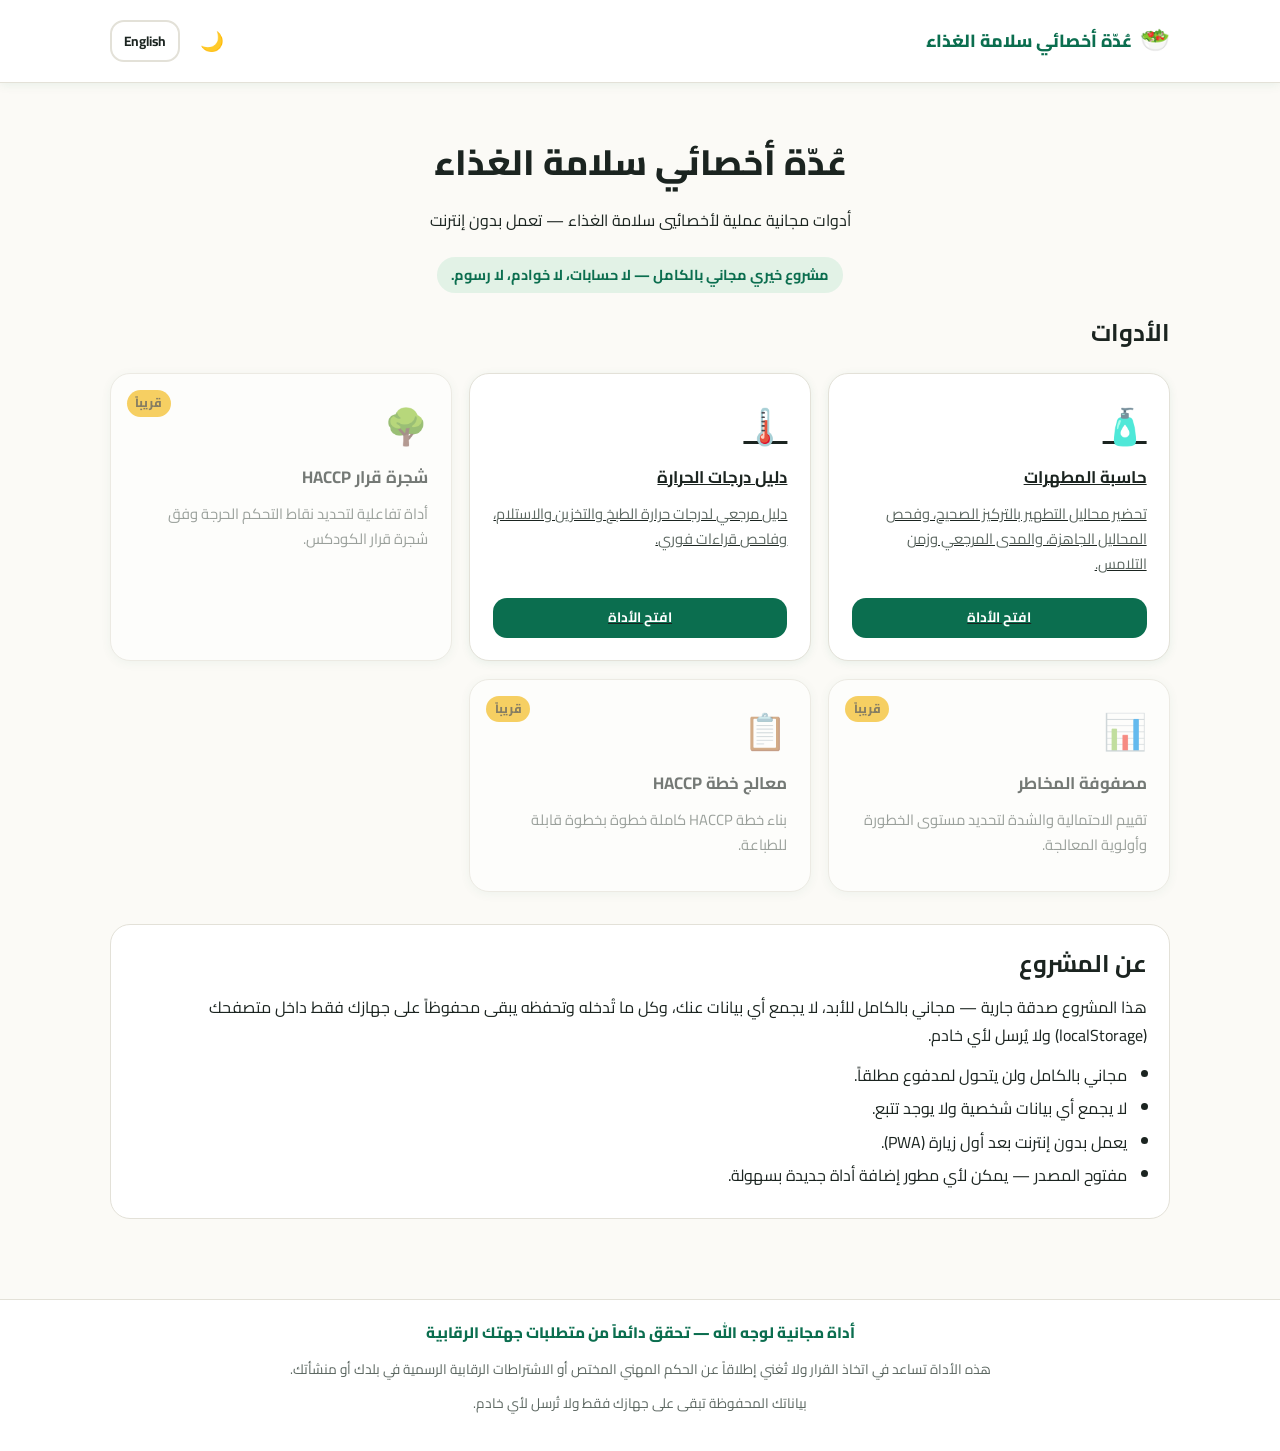
==== commit 05dd7122: "Replace old site with Food Safety Specialist Toolkit (bilingual PWA) Free, offline-first, bilingual " ====
--- a/index.html
+++ b/index.html
@@ -3,301 +3,77 @@
 <head>
 <meta charset="UTF-8">
 <meta name="viewport" content="width=device-width, initial-scale=1.0">
-<title>مؤسسة ركن الخليج العربي | AGC Medical</title>
-<link rel="stylesheet" href="https://cdnjs.cloudflare.com/ajax/libs/font-awesome/6.5.1/css/all.min.css">
-<link href="https://fonts.googleapis.com/css2?family=Cairo:wght@300;400;600;700;900&family=Tajawal:wght@300;400;500;700;900&display=swap" rel="stylesheet">
-<link rel="stylesheet" href="style.css">
+<title>عُدّة أخصائي سلامة الغذاء</title>
+<meta name="description" content="أدوات مجانية عملية لأخصائيي سلامة الغذاء — تعمل بدون إنترنت">
+<meta name="theme-color" content="#0B6E4F">
+<link rel="manifest" href="manifest.json">
+<link rel="icon" href="icons/icon-192.png">
+<link rel="apple-touch-icon" href="icons/icon-192.png">
+<link rel="preconnect" href="https://fonts.googleapis.com">
+<link rel="preconnect" href="https://fonts.gstatic.com" crossorigin>
+<link href="https://fonts.googleapis.com/css2?family=Cairo:wght@300;400;600;700;800;900&display=swap" rel="stylesheet">
+<link rel="stylesheet" href="assets/style.css">
 </head>
-<body>
+<body data-page-title-i18n="home.heroTitle">
+<a class="skip-link" href="#main-content">تخطي إلى المحتوى / Skip to content</a>
+<div id="app-header"></div>
 
-<!-- TOP BAR -->
-<div class="topbar">
-  <div class="topbar-inner">
-    <span class="topbar-phone"><i class="fas fa-phone-alt"></i> +966 56 096 7982</span>
-    <span class="topbar-sep">|</span>
-    <span><i class="fas fa-clock"></i> الأحد–الخميس: 9ص–6م</span>
-    <span class="topbar-sep">|</span>
-    <a href="contact.html"><i class="fas fa-envelope"></i> info@agc-medical.com</a>
-  </div>
-</div>
+<main id="main-content">
+  <section class="hero">
+    <h1 data-i18n="home.heroTitle"></h1>
+    <p data-i18n="home.heroSubtitle"></p>
+    <span class="hero-note" data-i18n="home.heroNote"></span>
+  </section>
 
-<!-- MAIN HEADER -->
-<header class="header">
-  <div class="header-inner">
+  <section aria-labelledby="tools-heading">
+    <h2 id="tools-heading" data-i18n="home.toolsTitle"></h2>
+    <div class="tools-grid" id="toolsGrid"></div>
+  </section>
 
-    <!-- Logo -->
-    <a href="index.html" class="logo">
-      <div class="logo-icon">AGC</div>
-      <div class="logo-text">
-        <span class="logo-ar">ركن الخليج العربي</span>
-        <span class="logo-en">Arabian Gulf Corner</span>
-      </div>
-    </a>
+  <section class="about-section" aria-labelledby="about-heading">
+    <h2 id="about-heading" data-i18n="home.aboutTitle"></h2>
+    <p data-i18n="home.aboutText"></p>
+    <ul class="about-list">
+      <li data-i18n="home.aboutPoint1"></li>
+      <li data-i18n="home.aboutPoint2"></li>
+      <li data-i18n="home.aboutPoint3"></li>
+      <li data-i18n="home.aboutPoint4"></li>
+    </ul>
+  </section>
+</main>
 
-    <!-- Search Bar -->
-    <div class="search-wrap">
-      <div class="search-bar">
-        <select class="search-cat" id="searchCat">
-          <option value="all">كل الأقسام</option>
-        </select>
-        <input type="text" class="search-input" id="searchInput" placeholder="ابحث عن أجهزة طبية، مستلزمات، معامل...">
-        <button class="search-btn" onclick="doSearch()"><i class="fas fa-search"></i></button>
-      </div>
-    </div>
+<div id="app-footer"></div>
 
-    <!-- Header Actions -->
-    <div class="header-actions">
-      <a href="contact.html" class="hdr-btn">
-        <i class="fas fa-headset"></i>
-        <span>تواصل معنا</span>
-      </a>
-      <a href="https://wa.me/966560967982" target="_blank" class="hdr-btn hdr-whatsapp">
-        <i class="fab fa-whatsapp"></i>
-        <span>واتساب</span>
-      </a>
-    </div>
+<script src="assets/i18n.js"></script>
+<script src="assets/app.js"></script>
+<script>
+  function renderToolsGrid() {
+    const grid = document.getElementById("toolsGrid");
+    grid.innerHTML = TOOLS_REGISTRY.map((tool) => {
+      const name = t(`home.tools.${tool.id}.name`);
+      const desc = t(`home.tools.${tool.id}.desc`);
+      const soonBadge = tool.available ? "" : `<span class="badge-soon" data-i18n="home.comingSoonBadge"></span>`;
+      const tag = tool.available ? "a" : "div";
+      const hrefAttr = tool.available ? `href="${tool.href}"` : "";
+      const openBtn = tool.available
+        ? `<span class="btn btn-primary btn-sm btn-block" data-i18n="home.openTool"></span>`
+        : "";
+      return `
+        <${tag} class="tool-card${tool.available ? "" : " disabled"}" ${hrefAttr} aria-disabled="${!tool.available}">
+          ${soonBadge}
+          <div class="tool-icon" aria-hidden="true">${tool.icon}</div>
+          <h3>${name}</h3>
+          <p class="tool-desc">${desc}</p>
+          ${openBtn}
+        </${tag}>
+      `;
+    }).join("");
+    applyI18n(grid);
+  }
 
-  </div>
-
-  <!-- NAV BAR -->
-  <nav class="navbar">
-    <div class="navbar-inner">
-      <button class="nav-all-btn" onclick="toggleMegaMenu()">
-        <i class="fas fa-th-large"></i> جميع الأقسام
-      </button>
-      <div class="nav-links" id="navLinks"></div>
-      <div class="nav-lang">
-        <button onclick="setLang('ar')" class="lang-btn active" id="btnAr">🇸🇦 عربي</button>
-        <button onclick="setLang('en')" class="lang-btn" id="btnEn">🇬🇧 EN</button>
-      </div>
-    </div>
-    <!-- Mega Menu -->
-    <div class="mega-menu" id="megaMenu"></div>
-  </nav>
-</header>
-
-<!-- HERO SECTION -->
-<section class="hero">
-  <div class="hero-slides" id="heroSlides">
-    <div class="hero-slide active" style="background: linear-gradient(135deg, #0a3d6b 0%, #0d6efd 60%, #00b4d8 100%);">
-      <div class="hero-content">
-        <div class="hero-badge">⚡ توريد فوري</div>
-        <h1>أجهزة طبية متخصصة<br><span>بأعلى معايير الجودة</span></h1>
-        <p>نوفر أحدث المعدات الطبية للمستشفيات والمستوصفات والعيادات في المملكة العربية السعودية</p>
-        <div class="hero-btns">
-          <button onclick="filterByCategory('all')" class="hero-btn-primary">تسوق الآن</button>
-          <a href="contact.html" class="hero-btn-secondary">اطلب عرض سعر</a>
-        </div>
-      </div>
-      <div class="hero-graphic">
-        <div class="hero-circle c1"></div>
-        <div class="hero-circle c2"></div>
-        <div class="hero-circle c3"></div>
-        <div class="hero-icon-grid">
-          <div class="hig-item"><i class="fas fa-microscope"></i></div>
-          <div class="hig-item"><i class="fas fa-x-ray"></i></div>
-          <div class="hig-item"><i class="fas fa-heartbeat"></i></div>
-          <div class="hig-item"><i class="fas fa-tooth"></i></div>
-          <div class="hig-item"><i class="fas fa-vial"></i></div>
-          <div class="hig-item"><i class="fas fa-syringe"></i></div>
-        </div>
-      </div>
-    </div>
-  </div>
-
-  <!-- Stats Bar -->
-  <div class="stats-bar">
-    <div class="stat-item">
-      <strong id="statProducts">0</strong>
-      <span>منتج طبي</span>
-    </div>
-    <div class="stat-item">
-      <strong>10+</strong>
-      <span>تخصصات طبية</span>
-    </div>
-    <div class="stat-item">
-      <strong>⚡</strong>
-      <span>توريد فوري</span>
-    </div>
-    <div class="stat-item">
-      <strong>KSA</strong>
-      <span>خدمة المملكة</span>
-    </div>
-  </div>
-</section>
-
-<!-- CATEGORY CARDS -->
-<section class="cat-section">
-  <div class="section-container">
-    <div class="section-header">
-      <h2 class="section-title">تسوق حسب التخصص</h2>
-      <div class="section-line"></div>
-    </div>
-    <div class="cat-cards" id="catCards"></div>
-  </div>
-</section>
-
-<!-- INSTANT SUPPLY STRIP -->
-<div class="instant-strip" id="instantStrip">
-  <div class="instant-strip-inner">
-    <div class="is-label"><i class="fas fa-bolt"></i> متوفر للتوريد الفوري</div>
-    <div class="is-scroll" id="isScroll"></div>
-  </div>
-</div>
-
-<!-- PRODUCTS SECTION -->
-<section class="products-section" id="productsSection">
-  <div class="section-container">
-
-    <!-- Breadcrumb & Controls -->
-    <div class="products-toolbar">
-      <div class="breadcrumb" id="breadcrumb">
-        <span onclick="filterByCategory('all')" class="bc-home"><i class="fas fa-home"></i> الرئيسية</span>
-        <span class="bc-sep">›</span>
-        <span id="bc-current">جميع المنتجات</span>
-      </div>
-      <div class="toolbar-controls">
-        <span class="results-count" id="resultsCount"></span>
-        <div class="view-toggle">
-          <button class="vt-btn active" id="gridViewBtn" onclick="setView('grid')"><i class="fas fa-th"></i></button>
-          <button class="vt-btn" id="listViewBtn" onclick="setView('list')"><i class="fas fa-list"></i></button>
-        </div>
-        <select class="sort-sel" id="sortSelect">
-          <option value="default">ترتيب افتراضي</option>
-          <option value="price-asc">السعر: الأقل أولاً</option>
-          <option value="price-desc">السعر: الأعلى أولاً</option>
-          <option value="name">حسب الاسم</option>
-          <option value="instant">التوريد الفوري أولاً</option>
-        </select>
-      </div>
-    </div>
-
-    <div class="products-layout">
-      <!-- Sidebar Filter -->
-      <aside class="filter-sidebar" id="filterSidebar">
-        <div class="filter-block">
-          <div class="filter-title"><i class="fas fa-filter"></i> التصنيفات</div>
-          <ul class="filter-list" id="filterList"></ul>
-        </div>
-        <div class="filter-block">
-          <div class="filter-title"><i class="fas fa-bolt"></i> التوريد</div>
-          <label class="filter-check">
-            <input type="checkbox" id="instantFilter" onchange="renderProducts()">
-            <span>توريد فوري فقط</span>
-          </label>
-        </div>
-        <div class="filter-block">
-          <div class="filter-title"><i class="fas fa-tags"></i> نطاق السعر</div>
-          <div class="price-range">
-            <input type="number" id="priceMin" placeholder="من" onchange="renderProducts()">
-            <span>–</span>
-            <input type="number" id="priceMax" placeholder="إلى" onchange="renderProducts()">
-          </div>
-        </div>
-      </aside>
-
-      <!-- Products Grid -->
-      <div class="products-main">
-        <div class="products-grid" id="productsGrid"></div>
-        <div class="load-more-wrap" id="loadMoreWrap" style="display:none">
-          <button class="load-more-btn" onclick="loadMore()">عرض المزيد <i class="fas fa-chevron-down"></i></button>
-        </div>
-      </div>
-    </div>
-
-  </div>
-</section>
-
-<!-- WHY US SECTION -->
-<section class="why-section">
-  <div class="section-container">
-    <h2 class="section-title" style="color:white">لماذا ركن الخليج العربي؟</h2>
-    <div class="why-grid">
-      <div class="why-card">
-        <div class="why-icon"><i class="fas fa-certificate"></i></div>
-        <h3>جودة معتمدة</h3>
-        <p>جميع منتجاتنا معتمدة ومطابقة للمعايير الدولية</p>
-      </div>
-      <div class="why-card">
-        <div class="why-icon"><i class="fas fa-bolt"></i></div>
-        <h3>توريد فوري</h3>
-        <p>منتجات متوفرة في المستودع جاهزة للشحن الفوري</p>
-      </div>
-      <div class="why-card">
-        <div class="why-icon"><i class="fas fa-headset"></i></div>
-        <h3>دعم متخصص</h3>
-        <p>فريق دعم فني متخصص على مدار الأسبوع</p>
-      </div>
-      <div class="why-card">
-        <div class="why-icon"><i class="fas fa-shield-alt"></i></div>
-        <h3>ضمان شامل</h3>
-        <p>ضمان على جميع الأجهزة مع خدمة ما بعد البيع</p>
-      </div>
-    </div>
-  </div>
-</section>
-
-<!-- FOOTER -->
-<footer class="footer">
-  <div class="footer-inner">
-    <div class="footer-col">
-      <div class="footer-logo">
-        <div class="logo-icon sm">AGC</div>
-        <div>
-          <div class="logo-ar" style="font-size:16px">ركن الخليج العربي</div>
-          <div class="logo-en" style="font-size:12px;opacity:.7">Arabian Gulf Corner</div>
-        </div>
-      </div>
-      <p class="footer-desc">متخصصون في توريد الأجهزة والمستلزمات الطبية للمستشفيات والعيادات في المملكة العربية السعودية.</p>
-      <div class="footer-social">
-        <a href="https://wa.me/966560967982" target="_blank" class="social-btn wa"><i class="fab fa-whatsapp"></i></a>
-        <a href="mailto:info@agc-medical.com" class="social-btn em"><i class="fas fa-envelope"></i></a>
-        <a href="tel:+966560967982" class="social-btn ph"><i class="fas fa-phone"></i></a>
-      </div>
-    </div>
-    <div class="footer-col">
-      <h4>الأقسام الرئيسية</h4>
-      <ul class="footer-links" id="footerCatLinks"></ul>
-    </div>
-    <div class="footer-col">
-      <h4>روابط سريعة</h4>
-      <ul class="footer-links">
-        <li><a href="index.html"><i class="fas fa-home"></i> الصفحة الرئيسية</a></li>
-        <li><a href="contact.html"><i class="fas fa-envelope"></i> اتصل بنا</a></li>
-        <li><a href="https://wa.me/966560967982" target="_blank"><i class="fab fa-whatsapp"></i> واتساب مباشر</a></li>
-      </ul>
-    </div>
-    <div class="footer-col">
-      <h4>تواصل معنا</h4>
-      <div class="footer-contact-info">
-        <div><i class="fas fa-phone"></i> <span dir="ltr">+966 56 096 7982</span></div>
-        <div><i class="fas fa-envelope"></i> info@agc-medical.com</div>
-        <div><i class="fas fa-map-marker-alt"></i> المملكة العربية السعودية – الرياض</div>
-        <div><i class="fas fa-clock"></i> الأحد–الخميس: 9ص – 6م</div>
-      </div>
-      <a href="https://wa.me/966560967982?text=مرحباً، أريد الاستفسار عن منتج" target="_blank" class="footer-wa-btn">
-        <i class="fab fa-whatsapp"></i> ابدأ محادثة الآن
-      </a>
-    </div>
-  </div>
-  <div class="footer-bottom">
-    <p>© 2026 مؤسسة ركن الخليج العربي | Arabian Gulf Corner (AGC) – جميع الحقوق محفوظة</p>
-  </div>
-</footer>
-
-<!-- QUICK VIEW MODAL -->
-<div class="modal-overlay" id="modalOverlay" onclick="closeModal()"></div>
-<div class="quick-modal" id="quickModal">
-  <button class="modal-close" onclick="closeModal()"><i class="fas fa-times"></i></button>
-  <div id="modalContent"></div>
-</div>
-
-<!-- BACK TO TOP -->
-<button class="back-top" id="backTop" onclick="window.scrollTo({top:0,behavior:'smooth'})">
-  <i class="fas fa-chevron-up"></i>
-</button>
-
-<script src="data.js"></script>
-<script src="main.js"></script>
+  initApp({ basePath: "" });
+  renderToolsGrid();
+  document.addEventListener("i18n:change", renderToolsGrid);
+</script>
 </body>
 </html>
--- a/assets/style.css
+++ b/assets/style.css
@@ -0,0 +1,514 @@
+/*
+ * style.css — التنسيق الموحد لكل صفحات عُدّة أخصائي سلامة الغذاء.
+ * لا تكرر هذا التنسيق داخل أي صفحة أداة؛ أضف فقط كلاسات جديدة عند الحاجة.
+ */
+
+@font-face {
+  font-family: "Cairo";
+  src: local("Cairo");
+  font-weight: 200 900;
+  font-display: swap;
+}
+
+:root {
+  --color-primary: #0B6E4F;
+  --color-primary-dark: #084d38;
+  --color-secondary: #2BB673;
+  --color-accent: #F4B400;
+  --color-danger: #D93025;
+  --color-warning: #F4B400;
+  --color-ok: #2BB673;
+
+  --bg: #FBFAF6;
+  --bg-elevated: #FFFFFF;
+  --text: #1B2420;
+  --text-muted: #5B6660;
+  --border: #E3E1D8;
+  --shadow: 0 2px 10px rgba(11, 110, 79, 0.08);
+
+  --radius-sm: 8px;
+  --radius-md: 14px;
+  --radius-lg: 20px;
+
+  --font-ar: "Cairo", "IBM Plex Sans Arabic", "Segoe UI", Tahoma, sans-serif;
+  --font-en: "Cairo", "Segoe UI", Roboto, sans-serif;
+
+  --touch-target: 48px;
+}
+
+[data-theme="dark"] {
+  --bg: #10201A;
+  --bg-elevated: #17281F;
+  --text: #EDF3EF;
+  --text-muted: #9FB3A8;
+  --border: #24382F;
+  --shadow: 0 2px 14px rgba(0, 0, 0, 0.4);
+  --color-primary: #2BB673;
+  --color-primary-dark: #1f8f5a;
+}
+
+@media (prefers-color-scheme: dark) {
+  :root:not([data-theme="light"]) {
+    --bg: #10201A;
+    --bg-elevated: #17281F;
+    --text: #EDF3EF;
+    --text-muted: #9FB3A8;
+    --border: #24382F;
+    --shadow: 0 2px 14px rgba(0, 0, 0, 0.4);
+    --color-primary: #2BB673;
+    --color-primary-dark: #1f8f5a;
+  }
+}
+
+* { box-sizing: border-box; }
+
+html, body {
+  margin: 0;
+  padding: 0;
+}
+
+body {
+  background: var(--bg);
+  color: var(--text);
+  font-family: var(--font-ar);
+  line-height: 1.7;
+  min-height: 100vh;
+  display: flex;
+  flex-direction: column;
+  transition: background 0.2s ease, color 0.2s ease;
+}
+
+html[dir="ltr"] body { font-family: var(--font-en); }
+
+main {
+  flex: 1;
+  width: 100%;
+  max-width: 1100px;
+  margin: 0 auto;
+  padding: 1rem 1.25rem 3rem;
+}
+
+a { color: inherit; }
+
+h1, h2, h3, h4 { line-height: 1.35; margin: 0 0 0.6em; }
+h1 { font-size: clamp(1.5rem, 4vw, 2.2rem); font-weight: 800; }
+h2 { font-size: clamp(1.2rem, 3vw, 1.5rem); font-weight: 700; }
+h3 { font-size: 1.05rem; font-weight: 700; }
+p { margin: 0 0 0.8em; }
+
+/* -------------------- الرأس -------------------- */
+#app-header {
+  background: var(--bg-elevated);
+  border-bottom: 1px solid var(--border);
+  position: sticky;
+  top: 0;
+  z-index: 20;
+  box-shadow: var(--shadow);
+}
+
+.header-inner {
+  max-width: 1100px;
+  margin: 0 auto;
+  padding: 0.7rem 1.25rem;
+  display: flex;
+  align-items: center;
+  justify-content: space-between;
+  gap: 1rem;
+  flex-wrap: wrap;
+}
+
+.brand {
+  display: flex;
+  align-items: center;
+  gap: 0.5rem;
+  text-decoration: none;
+  font-weight: 800;
+  font-size: 1.1rem;
+  color: var(--color-primary);
+}
+.brand-icon { font-size: 1.5rem; }
+
+.header-actions {
+  display: flex;
+  align-items: center;
+  gap: 0.5rem;
+  flex-wrap: wrap;
+}
+
+/* -------------------- الأزرار -------------------- */
+.btn {
+  display: inline-flex;
+  align-items: center;
+  justify-content: center;
+  gap: 0.4em;
+  min-height: var(--touch-target);
+  padding: 0.6em 1.2em;
+  border-radius: var(--radius-md);
+  border: 2px solid transparent;
+  font-family: inherit;
+  font-size: 0.95rem;
+  font-weight: 700;
+  cursor: pointer;
+  transition: transform 0.08s ease, background 0.15s ease, border-color 0.15s ease;
+  text-decoration: none;
+  user-select: none;
+}
+.btn:active { transform: scale(0.97); }
+
+.btn-primary { background: var(--color-primary); color: #fff; }
+.btn-primary:hover { background: var(--color-primary-dark); }
+
+.btn-secondary { background: var(--color-secondary); color: #06331f; }
+
+.btn-accent { background: var(--color-accent); color: #3a2c00; }
+
+.btn-ghost { background: transparent; border-color: var(--border); color: var(--text); }
+.btn-ghost:hover { border-color: var(--color-primary); color: var(--color-primary); }
+
+.btn-danger { background: var(--color-danger); color: #fff; }
+
+.btn-icon { min-width: var(--touch-target); padding: 0.5em; font-size: 1.2rem; background: transparent; }
+.btn-icon:hover { background: var(--border); }
+
+.btn-sm { min-height: 40px; padding: 0.45em 0.9em; font-size: 0.85rem; }
+.btn-block { width: 100%; }
+
+/* -------------------- البطاقات -------------------- */
+.card {
+  background: var(--bg-elevated);
+  border: 1px solid var(--border);
+  border-radius: var(--radius-lg);
+  box-shadow: var(--shadow);
+  padding: 1.4rem;
+}
+
+.hero {
+  text-align: center;
+  padding: 2.5rem 1rem 1.5rem;
+}
+.hero-note {
+  display: inline-block;
+  margin-top: 0.6rem;
+  padding: 0.4em 1em;
+  background: rgba(43, 182, 115, 0.12);
+  color: var(--color-primary);
+  border-radius: 999px;
+  font-size: 0.9rem;
+  font-weight: 700;
+}
+
+.tools-grid {
+  display: grid;
+  grid-template-columns: repeat(auto-fill, minmax(260px, 1fr));
+  gap: 1.1rem;
+  margin: 1.5rem 0;
+}
+
+.tool-card {
+  background: var(--bg-elevated);
+  border: 1px solid var(--border);
+  border-radius: var(--radius-lg);
+  padding: 1.4rem;
+  box-shadow: var(--shadow);
+  display: flex;
+  flex-direction: column;
+  gap: 0.6rem;
+  position: relative;
+  transition: transform 0.15s ease, box-shadow 0.15s ease;
+}
+.tool-card:not(.disabled):hover {
+  transform: translateY(-3px);
+  box-shadow: 0 8px 20px rgba(11, 110, 79, 0.16);
+}
+.tool-card.disabled { opacity: 0.6; }
+.tool-icon { font-size: 2.2rem; }
+.tool-card h3 { margin-bottom: 0.2rem; }
+.tool-desc { color: var(--text-muted); font-size: 0.92rem; flex: 1; }
+.badge-soon {
+  position: absolute;
+  inset-inline-end: 1rem;
+  top: 1rem;
+  background: var(--color-accent);
+  color: #3a2c00;
+  font-size: 0.75rem;
+  font-weight: 800;
+  padding: 0.25em 0.7em;
+  border-radius: 999px;
+}
+
+.about-section {
+  margin-top: 2rem;
+  padding: 1.4rem;
+  background: var(--bg-elevated);
+  border: 1px solid var(--border);
+  border-radius: var(--radius-lg);
+}
+.about-list { padding-inline-start: 1.2rem; margin: 0; }
+.about-list li { margin-bottom: 0.4rem; }
+
+/* -------------------- التذييل -------------------- */
+#app-footer {
+  background: var(--bg-elevated);
+  border-top: 1px solid var(--border);
+  margin-top: 2rem;
+}
+.footer-inner {
+  max-width: 1100px;
+  margin: 0 auto;
+  padding: 1.2rem 1.25rem 1.6rem;
+  text-align: center;
+  font-size: 0.85rem;
+  color: var(--text-muted);
+}
+.footer-charity {
+  font-weight: 800;
+  color: var(--color-primary);
+  font-size: 0.95rem;
+}
+
+/* -------------------- التبويبات -------------------- */
+.tabs {
+  display: flex;
+  gap: 0.4rem;
+  overflow-x: auto;
+  border-bottom: 2px solid var(--border);
+  margin-bottom: 1.2rem;
+  padding-bottom: 0;
+}
+.tab-btn {
+  min-height: var(--touch-target);
+  padding: 0.6em 1.1em;
+  border: none;
+  background: transparent;
+  color: var(--text-muted);
+  font-family: inherit;
+  font-weight: 700;
+  font-size: 0.95rem;
+  cursor: pointer;
+  border-bottom: 3px solid transparent;
+  white-space: nowrap;
+}
+.tab-btn.active {
+  color: var(--color-primary);
+  border-bottom-color: var(--color-primary);
+}
+.tab-panel { display: none; }
+.tab-panel.active { display: block; }
+
+/* -------------------- النماذج -------------------- */
+.field {
+  margin-bottom: 1.1rem;
+}
+.field label {
+  display: block;
+  font-weight: 700;
+  margin-bottom: 0.35rem;
+  font-size: 0.95rem;
+}
+.field input[type="text"],
+.field input[type="number"],
+.field select {
+  width: 100%;
+  min-height: var(--touch-target);
+  padding: 0.6em 0.9em;
+  border: 2px solid var(--border);
+  border-radius: var(--radius-sm);
+  background: var(--bg);
+  color: var(--text);
+  font-family: inherit;
+  font-size: 1rem;
+}
+.field input:focus, .field select:focus {
+  outline: none;
+  border-color: var(--color-primary);
+}
+.field-error {
+  color: var(--color-danger);
+  font-size: 0.85rem;
+  margin-top: 0.3rem;
+  font-weight: 700;
+  display: none;
+}
+.field.has-error input, .field.has-error select { border-color: var(--color-danger); }
+.field.has-error .field-error { display: block; }
+
+.field-row {
+  display: grid;
+  grid-template-columns: 1fr 1fr;
+  gap: 1rem;
+}
+@media (max-width: 560px) {
+  .field-row { grid-template-columns: 1fr; }
+}
+
+.radio-group {
+  display: flex;
+  flex-wrap: wrap;
+  gap: 0.6rem;
+}
+.radio-chip {
+  display: inline-flex;
+  align-items: center;
+  gap: 0.4em;
+  border: 2px solid var(--border);
+  border-radius: 999px;
+  padding: 0.5em 1em;
+  cursor: pointer;
+  min-height: 44px;
+  font-size: 0.92rem;
+}
+.radio-chip input { accent-color: var(--color-primary); }
+.radio-chip.checked { border-color: var(--color-primary); background: rgba(43, 182, 115, 0.1); }
+
+/* -------------------- النتائج -------------------- */
+.result-box {
+  margin-top: 1.2rem;
+  padding: 1.3rem;
+  border-radius: var(--radius-md);
+  background: rgba(43, 182, 115, 0.08);
+  border: 2px solid var(--color-secondary);
+}
+.result-box.warning { background: rgba(244, 180, 0, 0.12); border-color: var(--color-warning); }
+.result-box.danger { background: rgba(217, 48, 37, 0.1); border-color: var(--color-danger); }
+.result-sentence { font-size: 1.15rem; font-weight: 700; margin-bottom: 0.6rem; }
+.result-figures {
+  display: grid;
+  grid-template-columns: repeat(auto-fit, minmax(150px, 1fr));
+  gap: 0.8rem;
+  margin: 0.8rem 0;
+}
+.result-figure {
+  background: var(--bg-elevated);
+  border-radius: var(--radius-sm);
+  padding: 0.8rem;
+  text-align: center;
+}
+.result-figure .value { font-size: 1.5rem; font-weight: 800; color: var(--color-primary); }
+.result-figure .label { font-size: 0.8rem; color: var(--text-muted); }
+
+details.how-calc {
+  margin-top: 1rem;
+  border: 1px dashed var(--border);
+  border-radius: var(--radius-sm);
+  padding: 0.7rem 1rem;
+}
+details.how-calc summary {
+  cursor: pointer;
+  font-weight: 700;
+  color: var(--color-primary);
+}
+details.how-calc .calc-body { margin-top: 0.6rem; white-space: pre-line; color: var(--text-muted); }
+
+.alert {
+  border-radius: var(--radius-sm);
+  padding: 0.9rem 1.1rem;
+  margin-bottom: 1rem;
+  font-weight: 600;
+  font-size: 0.92rem;
+}
+.alert-danger { background: rgba(217, 48, 37, 0.1); border: 2px solid var(--color-danger); color: var(--text); }
+.alert-warning { background: rgba(244, 180, 0, 0.12); border: 2px solid var(--color-warning); color: var(--text); }
+.alert-info { background: rgba(11, 110, 79, 0.08); border: 2px solid var(--color-primary); color: var(--text); }
+
+/* -------------------- الجداول -------------------- */
+.table-wrap { overflow-x: auto; border-radius: var(--radius-md); border: 1px solid var(--border); }
+table {
+  width: 100%;
+  border-collapse: collapse;
+  min-width: 480px;
+  background: var(--bg-elevated);
+}
+th, td {
+  padding: 0.7em 0.9em;
+  text-align: start;
+  border-bottom: 1px solid var(--border);
+  font-size: 0.9rem;
+}
+th {
+  background: var(--color-primary);
+  color: #fff;
+  font-weight: 700;
+  position: sticky;
+  top: 0;
+}
+tr:last-child td { border-bottom: none; }
+tr:hover td { background: rgba(43, 182, 115, 0.06); }
+
+/* -------------------- بطاقات مرجعية (دليل الحرارة) -------------------- */
+.ref-grid {
+  display: grid;
+  grid-template-columns: repeat(auto-fill, minmax(230px, 1fr));
+  gap: 1rem;
+  margin-top: 1rem;
+}
+.ref-card {
+  background: var(--bg-elevated);
+  border: 1px solid var(--border);
+  border-radius: var(--radius-md);
+  padding: 1rem;
+  box-shadow: var(--shadow);
+}
+.ref-card .ref-temp { font-size: 1.4rem; font-weight: 800; color: var(--color-primary); }
+.ref-card .ref-cat {
+  display: inline-block;
+  font-size: 0.72rem;
+  font-weight: 800;
+  padding: 0.15em 0.6em;
+  border-radius: 999px;
+  background: rgba(43, 182, 115, 0.15);
+  color: var(--color-primary-dark);
+  margin-bottom: 0.4rem;
+}
+.ref-card .ref-note { font-size: 0.85rem; color: var(--text-muted); margin-top: 0.3rem; }
+
+/* -------------------- السجل -------------------- */
+.log-actions { display: flex; gap: 0.6rem; flex-wrap: wrap; margin-bottom: 1rem; }
+.status-pill {
+  display: inline-block;
+  padding: 0.2em 0.7em;
+  border-radius: 999px;
+  font-size: 0.78rem;
+  font-weight: 800;
+}
+.status-ok { background: rgba(43, 182, 115, 0.15); color: var(--color-primary-dark); }
+.status-warning { background: rgba(244, 180, 0, 0.2); color: #6b5200; }
+.status-danger { background: rgba(217, 48, 37, 0.15); color: var(--color-danger); }
+
+/* -------------------- سجل الطباعة -------------------- */
+.print-only { display: none; }
+.record-sign-line {
+  display: flex;
+  justify-content: space-between;
+  gap: 2rem;
+  margin-top: 2.5rem;
+  flex-wrap: wrap;
+}
+.record-sign-line .sign-block { flex: 1; min-width: 180px; border-top: 1px solid var(--text); padding-top: 0.4rem; font-size: 0.85rem; }
+
+.skip-link {
+  position: absolute;
+  inset-inline-start: -999px;
+  top: 0;
+  background: var(--color-primary);
+  color: #fff;
+  padding: 0.6em 1em;
+  z-index: 100;
+}
+.skip-link:focus { inset-inline-start: 0.5rem; top: 0.5rem; }
+
+/* -------------------- الطباعة -------------------- */
+@media print {
+  #app-header, #app-footer, .no-print, .tabs, .log-actions { display: none !important; }
+  .print-only { display: block !important; }
+  body { background: #fff; color: #000; }
+  main { max-width: 100%; padding: 0; }
+  .card, .result-box { box-shadow: none; border: 1px solid #000; }
+  a[href]:after { content: ""; }
+}
+
+/* -------------------- استجابة عامة -------------------- */
+@media (max-width: 480px) {
+  main { padding: 0.8rem 0.9rem 2rem; }
+  .card { padding: 1rem; }
+  .btn { font-size: 0.9rem; }
+}
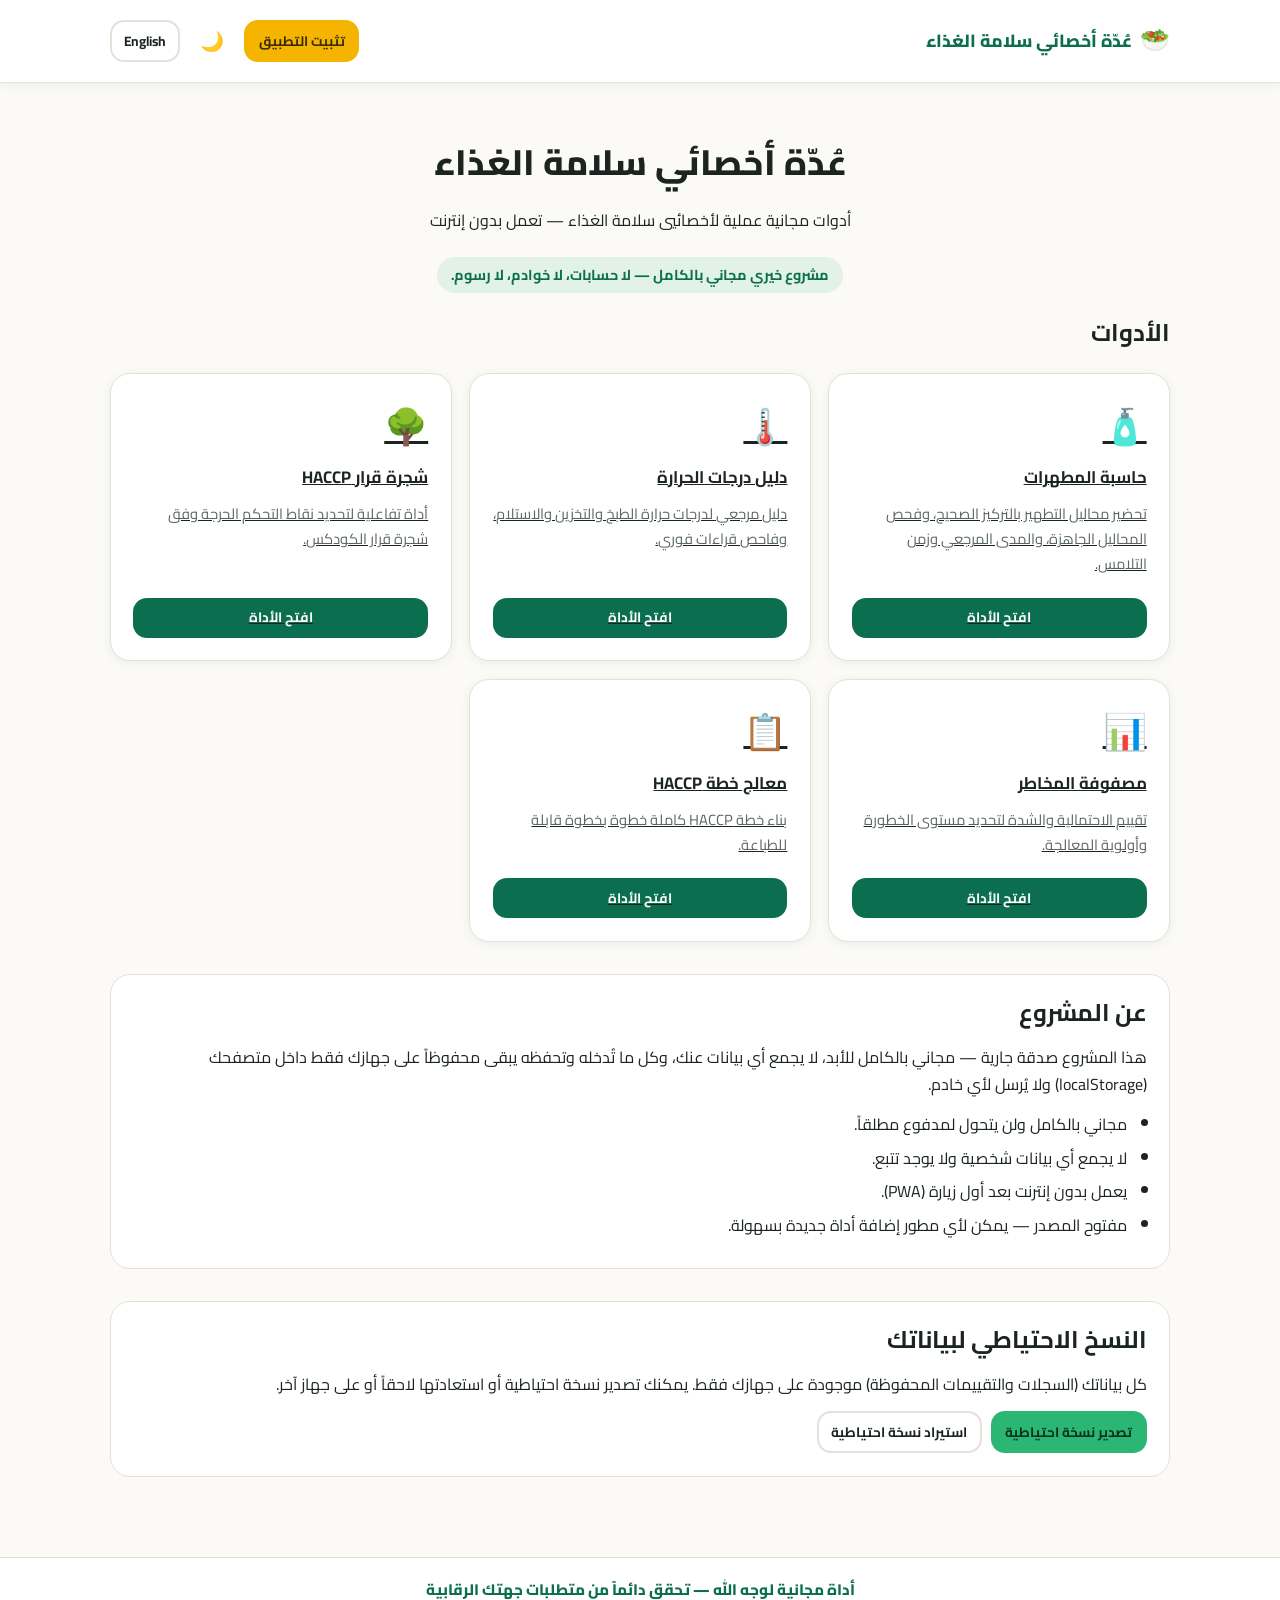
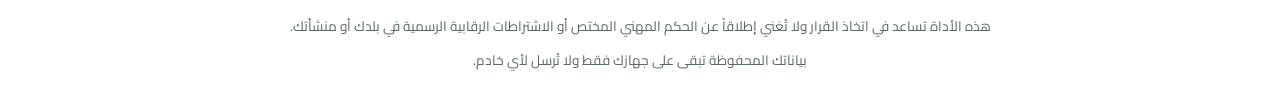
==== commit dbd3a79d: "Complete the toolkit: HACCP decision tree, risk matrix, HACCP plan wizard Adds the three remaining t" ====
--- a/index.html
+++ b/index.html
@@ -40,6 +40,17 @@
       <li data-i18n="home.aboutPoint4"></li>
     </ul>
   </section>
+
+  <section class="about-section" aria-labelledby="backup-heading">
+    <h2 id="backup-heading" data-i18n="home.backupTitle"></h2>
+    <p data-i18n="home.backupDesc"></p>
+    <div style="display:flex; gap:0.6rem; flex-wrap:wrap;">
+      <button type="button" class="btn btn-secondary btn-sm" id="backupExportBtn" data-i18n="common.backupExport"></button>
+      <button type="button" class="btn btn-ghost btn-sm" id="backupImportBtn" data-i18n="common.backupImport"></button>
+      <input type="file" id="backupFileInput" accept="application/json" hidden>
+    </div>
+    <p class="field-error" id="backupMessage" style="display:none; margin-top:0.6rem;"></p>
+  </section>
 </main>
 
 <div id="app-footer"></div>
@@ -71,8 +82,31 @@
     applyI18n(grid);
   }
 
+  function showBackupMessage(text, isError) {
+    const el = document.getElementById("backupMessage");
+    el.textContent = text;
+    el.style.display = "block";
+    el.style.color = isError ? "var(--color-danger)" : "var(--color-primary)";
+  }
+
+  function wireBackup() {
+    document.getElementById("backupExportBtn").addEventListener("click", exportAllData);
+    document.getElementById("backupImportBtn").addEventListener("click", () => {
+      document.getElementById("backupFileInput").click();
+    });
+    document.getElementById("backupFileInput").addEventListener("change", (e) => {
+      const file = e.target.files[0];
+      if (!file) return;
+      importAllData(file, (success) => {
+        showBackupMessage(success ? t("common.backupSuccess") : t("common.backupError"), !success);
+        e.target.value = "";
+      });
+    });
+  }
+
   initApp({ basePath: "" });
   renderToolsGrid();
+  wireBackup();
   document.addEventListener("i18n:change", renderToolsGrid);
 </script>
 </body>
--- a/assets/style.css
+++ b/assets/style.css
@@ -472,7 +472,23 @@
 }
 .status-ok { background: rgba(43, 182, 115, 0.15); color: var(--color-primary-dark); }
 .status-warning { background: rgba(244, 180, 0, 0.2); color: #6b5200; }
+.status-orange { background: rgba(230, 126, 20, 0.2); color: #7a3e00; }
 .status-danger { background: rgba(217, 48, 37, 0.15); color: var(--color-danger); }
+
+/* -------------------- مصفوفة المخاطر (خريطة حرارية) -------------------- */
+.matrix-table { border-collapse: collapse; width: 100%; min-width: 520px; }
+.matrix-table th, .matrix-table td {
+  text-align: center;
+  padding: 0.6em;
+  border: 1px solid var(--border);
+  font-size: 0.85rem;
+  font-weight: 700;
+}
+.matrix-table th { background: var(--bg-elevated); }
+.matrix-cell-low { background: rgba(43, 182, 115, 0.35); }
+.matrix-cell-medium { background: rgba(244, 180, 0, 0.4); }
+.matrix-cell-high { background: rgba(230, 126, 20, 0.45); }
+.matrix-cell-critical { background: rgba(217, 48, 37, 0.45); color: #fff; }
 
 /* -------------------- سجل الطباعة -------------------- */
 .print-only { display: none; }
